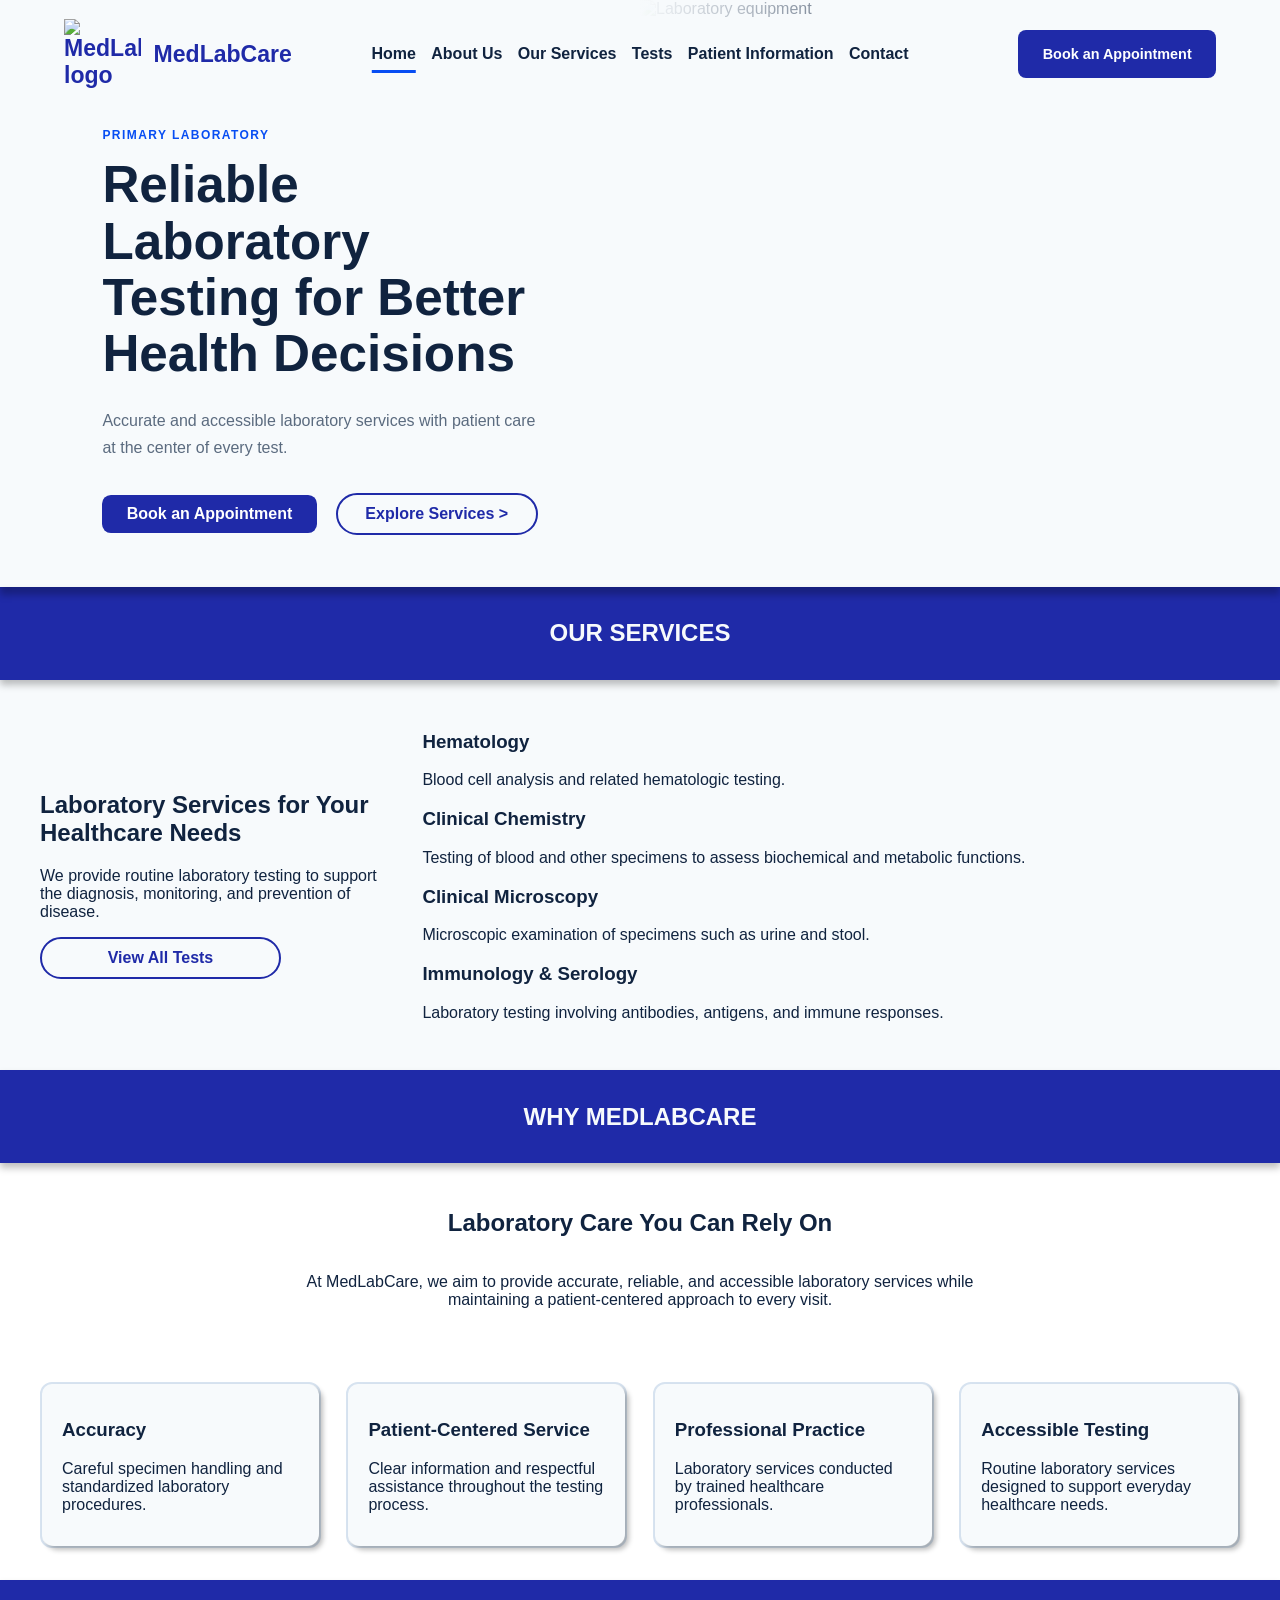
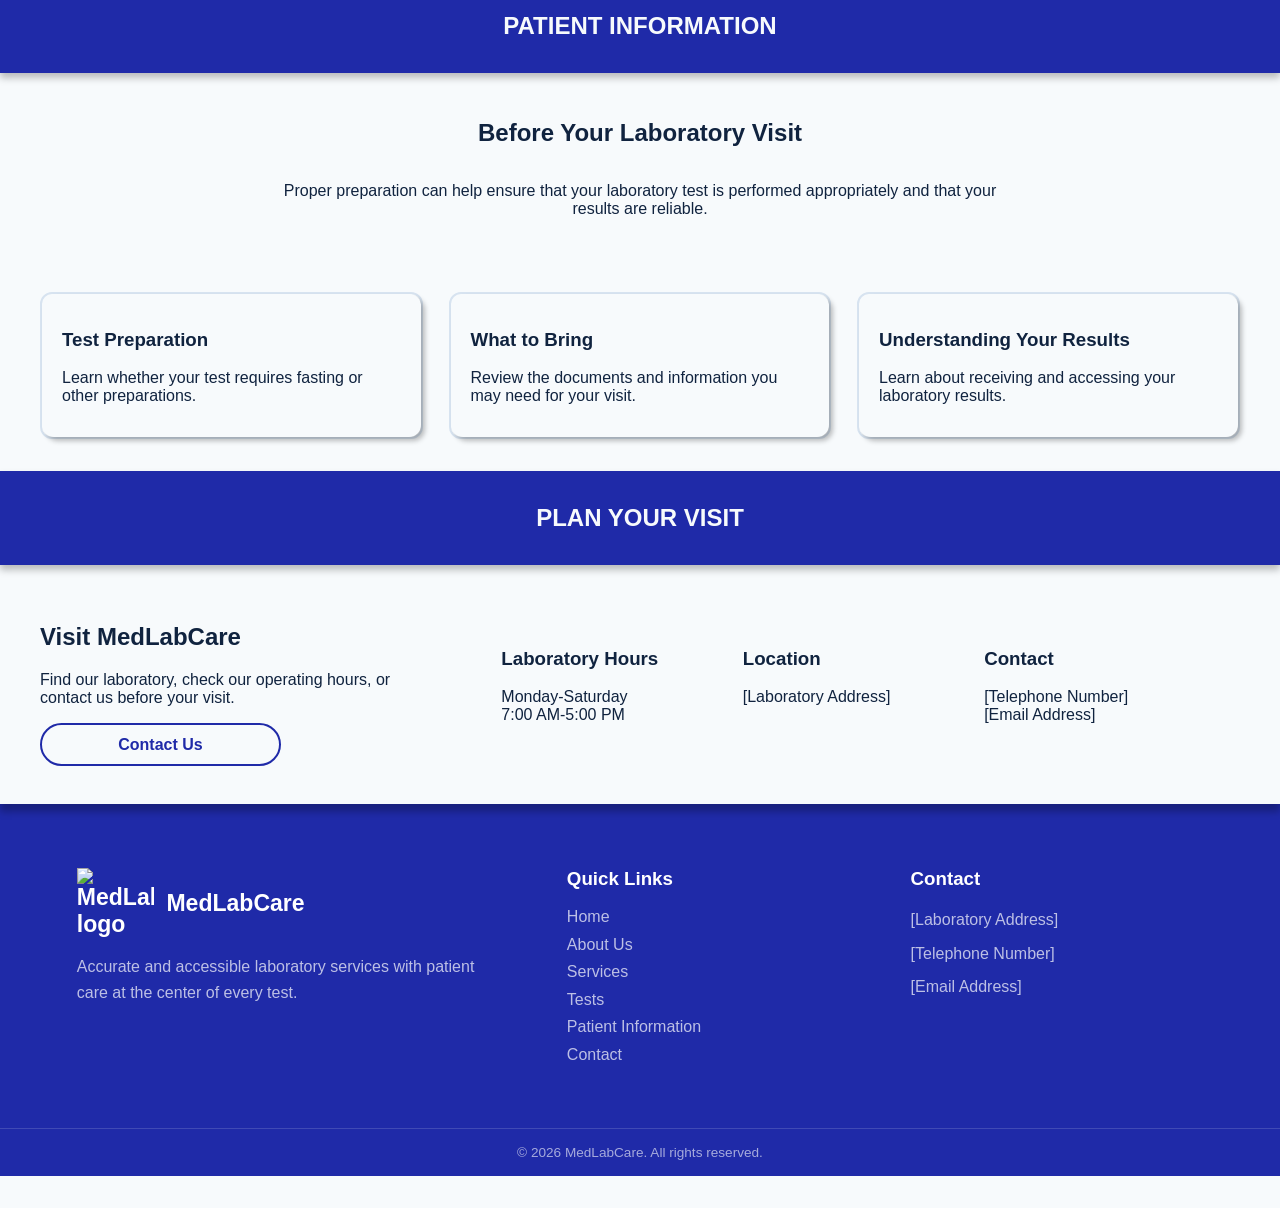
==== index.html @ 9a56a9aa "Hero and Header Integration" ====
<!DOCTYPE html>
<html lang="en">
<head>
  <!-- Set Up -->
  <meta charset="UTF-8">
  <meta name="viewport" content="width=device-width, initial-scale=1.0">
  <title>MedLabCare</title>

  <!-- Styling -->
  <link rel="stylesheet" href="CSS/style.css">

  <!-- JavaScript -->
  <script src="JS/main.js" defer></script>
</head>

<body>
  <header class="site-header">
    <a href="index.html" class="logo">
      <img src="Assets/Logo/Logo.png" alt="MedLabCare logo">
      <span>MedLabCare</span>
    </a>

    <nav class="main-nav" aria-label="Main navigation">
      <a href="#home" class="header-nav-text header-nav-active">Home</a>
      <a href="#about" class="header-nav-text">About Us</a>
      <a href="#services" class="header-nav-text">Our Services</a>
      <a href="#tests" class="header-nav-text">Tests</a>
      <a href="#patient-info" class="header-nav-text">Patient Information</a>
      <a href="#contact" class="header-nav-text">Contact</a>
    </nav>

    <a href="#register" class="nav-register">Book an Appointment</a>
  </header>

  <main>
    <section id="home" class="hero">
      <div class="hero-content">
        <p class="hero-label">PRIMARY LABORATORY</p>

        <h1>Reliable Laboratory Testing for Better Health Decisions</h1>

        <p class="hero-description">
          Accurate and accessible laboratory services with patient care at the center of every test.
        </p>

        <div class="hero-actions">
          <a href="#register" class="hero-button">Book an Appointment</a>
          <a href="#services" class="hero-link">Explore Services ></a>
        </div>
      </div>

      <div class="hero-visual">
          <img src="Assets/Images/Laboratory-equipment.png" alt="Laboratory equipment">
      </div>
    </section>

    <section id="services" class="services">
      <div class="section-title">
        <h2 class="section-label">OUR SERVICES</h2> 
      </div>

      <div class="service-content">
        <div class="section-heading">
          <h2>Laboratory Services for Your Healthcare Needs</h2>

          <p>
            We provide routine laboratory testing to support the diagnosis,
            monitoring, and prevention of disease.
          </p>

          <a href="#tests" class="section-link">View All Tests</a>
        </div>

        <div class="service-list">
          <article class="service-item">
            <h3>Hematology</h3>
            <p>
              Blood cell analysis and related hematologic testing.
            </p>
          </article>

          <article class="service-item">
            <h3>Clinical Chemistry</h3>
            <p>
              Testing of blood and other specimens to assess biochemical
              and metabolic functions.
            </p>
          </article>

          <article class="service-item">
            <h3>Clinical Microscopy</h3>
            <p>
              Microscopic examination of specimens such as urine and stool.
            </p>
          </article>

          <article class="service-item">
            <h3>Immunology &amp; Serology</h3>
            <p>
              Laboratory testing involving antibodies, antigens, and
              immune responses.
            </p>
          </article>
        </div>
      </div>
    </section>    

  <section class="why-us">
    <div class="section-title">
      <h2 class="section-label">WHY MEDLABCARE</h2>
    </div>

    <div class="section-introduction">
      <h2>Laboratory Care You Can Rely On</h2>

      <p>
        At MedLabCare, we aim to provide accurate, reliable, and accessible
        laboratory services while maintaining a patient-centered approach
        to every visit.
      </p>
    </div>

    <div class="value-list">
      <article class="value-item">
        <h3>Accuracy</h3>
        <p>
          Careful specimen handling and standardized laboratory procedures.
        </p>
      </article>

      <article class="value-item">
        <h3>Patient-Centered Service</h3>
        <p>
          Clear information and respectful assistance throughout the
          testing process.
        </p>
      </article>

      <article class="value-item">
        <h3>Professional Practice</h3>
        <p>
          Laboratory services conducted by trained healthcare professionals.
        </p>
      </article>

      <article class="value-item">
        <h3>Accessible Testing</h3>
        <p>
          Routine laboratory services designed to support everyday
          healthcare needs.
        </p>
      </article>
    </div>
  </section>

  <section id="patient-info" class="patient-info">
    <div class="section-title">
      <h2 class="section-label">PATIENT INFORMATION</h2>
    </div>

    <div class="section-introduction">
      <h2>Before Your Laboratory Visit</h2>

      <p>
        Proper preparation can help ensure that your laboratory test is
        performed appropriately and that your results are reliable.
      </p>
    </div>

    <div class="patient-info-list">
      <article class="patient-info-item">
        <h3>Test Preparation</h3>
        <p>
          Learn whether your test requires fasting or other preparations.
        </p>
      </article>

      <article class="patient-info-item">
        <h3>What to Bring</h3>
        <p>
          Review the documents and information you may need for your visit.
        </p>
      </article>

      <article class="patient-info-item">
        <h3>Understanding Your Results</h3>
        <p>
          Learn about receiving and accessing your laboratory results.
        </p>
      </article>
    </div>
  </section>

<section id="contact" class="visit">
    <div class="section-title">
      <h2 class="section-label">PLAN YOUR VISIT</h2>
    </div>
  <div class="visit-content">
    <div class="section-introduction-2">
      <h2>Visit MedLabCare</h2>

      <p>
        Find our laboratory, check our operating hours, or contact us
        before your visit.
      </p>

      <a href="#contact" class="section-link">Contact Us</a>
    </div>

    <div class="visit-information">
      <article class="visit-item">
        <h3>Laboratory Hours</h3>
        <p>
          Monday-Saturday<br>
          7:00 AM-5:00 PM
        </p>
      </article>

      <article class="visit-item">
        <h3>Location</h3>
        <p>
          [Laboratory Address]
        </p>
      </article>

      <article class="visit-item">
        <h3>Contact</h3>
        <p>
          [Telephone Number]<br>
          [Email Address]
        </p>
      </article>
    </div>
  </div>


</section>
  </main>

<footer class="site-footer">
  <div class="footer-content">
    <div class="footer-brand">
      <a href="index.html" class="logo">
        <img src="Assets/Logo/Logo.png" alt="MedLabCare logo">
        <span>MedLabCare</span>
      </a>

      <p>
        Accurate and accessible laboratory services with patient care
        at the center of every test.
      </p>
    </div>

    <div class="footer-links">
      <h3>Quick Links</h3>

      <a href="index.html">Home</a>
      <a href="about.html">About Us</a>
      <a href="#services">Services</a>
      <a href="#tests">Tests</a>
      <a href="#patient-info">Patient Information</a>
      <a href="#contact">Contact</a>
    </div>

    <div class="footer-contact">
      <h3>Contact</h3>

      <p>[Laboratory Address]</p>
      <p>[Telephone Number]</p>
      <p>[Email Address]</p>
    </div>
  </div>

  <div class="footer-bottom">
    <p>&copy; 2026 MedLabCare. All rights reserved.</p>
  </div>
</footer>
</body>
</html>
---- CSS/style.css ----
/* ============================================
              Website Variables
   ============================================
*/

:root {
    /* Brand */
    --color-primary: #1F2AA8;
    --color-secondary: #074DF3;
    --color-accent: #50BDFD;

    /* Backgrounds */
    --color-background: #F7FAFC;
    --color-surface: #FFFFFF;

    /* Typography */
    --color-text: #10233F;
    --color-text-muted: #5B6B7F;
    --color-text-inverted: #F7FAFC;
    --clear-text-footer: rgba(255, 255, 255, 0.7);

    /* UI */
    --color-border: #D7E3F0;

    /* Status */
    --color-success: #087F5B;
    --color-warning: #8A5A00;
    --color-error: #C83C4A;

    /* Font */
    --font-primary: "Inter", sans-serif
}


/* ============================================
                    Global
   ============================================
*/

* {
    box-sizing: border-box;
}

body {
    margin: 0;

    background-color: var(--color-background);
    color: var(--color-text);

    font-family: var(--font-primary);
    font-weight: 400;
}

h1, h2, h3 {
    font-weight: 700;
}

nav a {
    font-weight: 500;
}


/* ============================================
                  Header Styling
   ============================================
*/

.site-header {
    display: grid;
    grid-template-columns: 1fr auto 1fr;  
    align-items: center;

    width: 100%;

    padding: clamp(0.75rem, 1.5vw, 1.5rem)
             clamp(1rem, 5vw, 5rem);
    column-gap: clamp(1rem, 5vw, 5rem);

    position: absolute;
    top: 0;
    left: 0;
    width: 100%;
    z-index: 10;

    background-color: transparent;
}


/* ============================================
                     Logo
   ============================================
*/

.logo {
    justify-self: start;

    display: flex;
    align-items: center;

    gap: clamp(0.5rem, 1vw, 0.8rem);

    color: var(--color-primary);
    text-decoration: none;

    font-family: var(--font-primary);
    font-size: clamp(1.1rem, 1.8vw, 1.5rem);
    font-weight: 700;
}

.logo img {
    width: clamp(3rem, 6vw, 6rem);
    height: auto;

    display: block;
}


/* ============================================
                 Main Navigation
   ============================================
*/

.main-nav {
    justify-self: center;

    display: flex;
    align-items: center;

    gap: clamp(0.75rem, 1.2vw, 1.5rem);
}

.main-nav a {
    position: relative;

    color: var(--color-text);
    text-decoration: none;

    font-size: clamp(0.8rem, 1.25vw, 1.5em);
    font-weight: 600;

    white-space: nowrap;
}

.main-nav a:hover {
    color: var(--color-secondary);
}


/* ============================================
              Navigation Underline
   ============================================
*/

.header-nav-text::after {
    content: "";

    position: absolute;
    bottom: -10px;
    left: 50%;

    width: 0;
    height: 0.2em;

    background-color: var(--color-secondary);

    transform: translateX(-50%);
    transition: width 0.1s linear;
}

.header-nav-active::after {
    width: 100%;
}

.main-nav:has(.header-nav-text:hover) .header-nav-active::after {
    width: 0;
}

.header-nav-text:hover::after {
    width: 100%;
}


/* ============================================
                Register Button
   ============================================
*/

.nav-register {
    justify-self: end;
    
    padding: clamp(0.6rem, 1.4vw, 1rem)
             clamp(1rem, 1.9vw, 1.6rem);

    background-color: var(--color-primary);
    color: var(--color-surface);

    text-decoration: none;
    font-size: clamp(0.9rem, 1vw, 1rem);
    font-weight: 600;
    text-align: center;

    border-radius: 0.5rem;
}

.nav-register:hover {
    background-color: var(--color-secondary);
}



/* ============================================
                  Home Section
   ============================================
*/

.hero {
    display: grid;
    grid-template-columns: minmax(0, 1fr) minmax(0, 1fr);
    align-items: center;
    position: relative;

    min-height: calc(75vh - 5rem);

    background-color: var(--color-background);

    margin-top:  clamp(-2rem, 2vw, -3rem);
    padding-top:  clamp(2rem, 2vw, 1rem);
}

.hero::after {
    content: "";

    position: absolute;

    height: 100%;
    width: 100%;
    bottom: 0;
    left: 0;
    z-index: 1;

    box-shadow: 0px 8px 7px rgba(0, 0, 0, 0.25);

    pointer-events: none;  
}

/* ============================================
          Home Section Content Styling
   ============================================
*/

.hero-content {
    max-width: clamp(30rem, 40vw, 40rem);

    margin: clamp(6rem, 10vw, 10rem)
             clamp(1.5rem, 8vw, 8rem)
             clamp(1.5rem, 4vw, 4rem);
}

.hero-label {
    margin: 0 0 clamp(0.75rem, 1.2vw, 1rem);

    color: var(--color-secondary);

    font-size: clamp(0.75rem, 0.9vw, 0.85rem);
    font-weight: 700;
    letter-spacing: 0.12em;
}

/* Heading */
.hero h1 {
    margin: 0;

    font-size: clamp(2.25rem, 4vw, 4rem);
    line-height: 1.1;
}

/* Description */

.hero-description {
    max-width: clamp(28rem, 36vw, 36rem);

    margin: clamp(1rem, 2vw, 1.5rem) 0 0;

    color: var(--color-text-muted);

    font-size: clamp(1rem, 1.2vw, 1.15rem);
    line-height: 1.7;
}

/* ============================================
                  Home Buttons
   ============================================
*/

.hero-actions {
    display: flex;
    align-items: center;
    justify-content: space-evenly;
    flex-wrap: wrap;

    gap: clamp(0.75rem, 1.5vw, 1.25rem);

    margin-top: clamp(1.5rem, 2.5vw, 2rem);
}

.hero-button {
    display: flex; 
    justify-content: space-evenly;
    
    flex: 1 1 auto;

    padding: clamp(0.6rem, 0.8vw, 0.75rem)
             clamp(1rem, 1.25vw, 1.6rem);

    background-color: var(--color-primary);
    color: var(--color-surface);

    text-decoration: none;
    font-weight: 600;
    text-align: center;

    border-radius: calc(0.1vh + 0.5rem);
}

.hero-button:hover {
    background-color: var(--color-secondary);
}

.hero-link {
    display: flex; 
    justify-content: space-evenly;
    
    flex: 1 1 auto;

    color: var(--color-primary);

    padding: clamp(0.6rem, 0.8vw, 0.75rem)
             clamp(1rem, 1.5vw, 1.25rem);   

    text-decoration: none;
    font-weight: 600;
    color: var(--color-primary);    
    white-space: nowrap;

    border: 2px solid var(--color-primary);
    border-radius: 2rem;
}

.hero-link:hover {
    color: var(--color-secondary);
}

/* ============================================
                  Hero Image
   ============================================
*/

.hero-visual {
    position: relative;
    height: 100%;

    overflow: hidden;
}

.hero-visual img {
    display: block;
    width: 100%;
    height: 100%;

    object-fit: cover;
    object-position:  75% 50%; 
}

.hero-visual::after {
    content: "";

    position: absolute;
    inset: 0;

    background: linear-gradient(
        to right,
        var(--color-background) 0%,
        transparent 55%
    );
}

/* ============================================
                    Sections
   ============================================
*/

.section-title {
  text-align: center;
  position: relative;

  padding: clamp(0.8rem, 1vw, 2rem);

  background-color: var(--color-primary);
}

.section-label {
  color: var(--color-text-inverted);
}

.section-introduction {
    display: flex;
    flex-direction: column;

    justify-content: space-evenly;
    
    align-items: center;

    max-width: 45rem;
    margin: clamp(1rem, 2vw, 2rem) auto clamp(1rem, 2vw, 2rem);

    text-align: center;
}

.section-link {
    display: flex; 
    justify-content: space-evenly;
    
    flex: 1 1 auto;
    max-width: calc(25vh + 1rem);

    padding: clamp(0.6rem, 0.8vw, 0.75rem)
             clamp(1rem, 1.5vw, 1.25rem);   

    text-decoration: none;
    font-weight: 600;
    text-align: center;
    color: var(--color-primary);    


    border: 2px solid var(--color-primary);
    border-radius: 2rem;
}

.section-title::after {
  content: "";

  position: absolute;

  height: 100%;
  width: 100%;
  bottom: 0;
  left: 0;
  z-index: 1;

  box-shadow: 0px 5px 7px rgba(0, 0, 0, 0.25);

  pointer-events: none;  
}

/* ============================================
                Service Section
   ============================================
*/


.service-content {
    display: grid;
    grid-template-columns: minmax(0, 0.6fr) minmax(0, 1.4fr);
    align-items: center;
    
    padding: clamp(2rem, 2vw, 4rem)
             clamp(2.5rem, 3vw, 5rem);
                      
    gap: clamp(2rem, 2vw, 4rem);

    background-color: var(--color-background);  
}

/* ============================================
               Why Us Section?
   ============================================
*/

.why-us {
    background-color: var(--color-surface);
    
}

.value-list {
    display: grid;
    grid-template-columns: repeat(4, minmax(0, 1fr));

    padding: clamp(2rem, 2vw, 4rem)
             clamp(2.5rem, 3vw, 5rem);
                      
    gap: clamp(1rem, 2vw, 2rem);
    
}

.value-item {
    position: relative;
    padding: clamp(1rem, 1vw, 2rem)
             clamp(1.25rem, 1.5vw, 2.5rem);

    border: 2px solid var(--color-border);
    border-radius: 0.75rem;

    background-color: var(--color-background);
}

.value-item::after {
    content: "";

    position: absolute;

    height: 100%;
    width: 100%;
    bottom: 0;
    left: 0;
    z-index: 1;

    box-shadow: 4px 4px 5px rgba(0, 0, 0, 0.25);

    pointer-events: none;  

    border-radius: 0.75rem;
}

/* ============================================
              Patient Info Section
   ============================================
*/

.patient-info-list {
    display: grid;
    grid-template-columns: repeat(3, minmax(0, 1fr));

    padding: clamp(2rem, 2vw, 4rem)
             clamp(2.5rem, 3vw, 5rem);
                      
    gap: clamp(1rem, 2vw, 2rem);
}

.patient-info-item {
    position: relative;
    padding: clamp(1rem, 1vw, 2rem)
             clamp(1.25rem, 1.5vw, 2.5rem);

    border: 2px solid var(--color-border);
    border-radius: 0.75rem;

    background-color: var(--color-background);
}

.patient-info-item::after {
    content: "";

    position: absolute;

    height: 100%;
    width: 100%;
    bottom: 0;
    left: 0;
    z-index: 1;

    box-shadow: 4px 4px 5px rgba(0, 0, 0, 0.25);

    pointer-events: none;  

    border-radius: 0.75rem;
}
/* ============================================
                Visit Section
   ============================================
*/

.visit-content {
    display: grid;
    grid-template-columns: minmax(0, 0.5fr) minmax(0, 1fr);
    align-items: center;
    
    padding: clamp(2rem, 2vw, 4rem)
             clamp(2.5rem, 3vw, 5rem);
                      
    gap: clamp(2rem, 2vw, 4rem);

    background-color: var(--color-background);  
}

.visit-information{
    display: grid;
    grid-template-columns: repeat(3, minmax(0, 1fr));

    padding: clamp(2rem, 2vw, 4rem)
             clamp(2.5rem, 3vw, 5rem);
                      
    gap: clamp(1rem, 2vw, 2rem);
}


/* ============================================
                  Footer
   ============================================
*/

.site-footer {
    position: relative;
    background-color: var(--color-primary);
    color: var(--color-surface);
}

.site-footer:after {
    content: "";

    position: absolute;

    height: 100%;
    width: 100%;
    bottom: 100%;
    left: 0;
    z-index: 1;

    box-shadow: 0px 8px 7px rgba(0, 0, 0, 0.25);

    pointer-events: none;
}

.footer-content {
    display: grid;
    grid-template-columns: 1.5fr 1fr 1fr;
    gap: clamp(2rem, 4vw, 5rem);

    padding: clamp(2.5rem, 5vw, 4rem)
             clamp(1.5rem, 6vw, 6rem);
}

.footer-brand {
    max-width: 25rem;
}

.footer-brand .logo {
    color: var(--color-surface);
}

.footer-brand p {
    margin-top: 1rem;
    color: var(--clear-text-footer);
    line-height: 1.6;
}

.footer-links,
.footer-contact {
    display: flex;
    flex-direction: column;
    align-items: flex-start;
    gap: 0.6rem;
}

.footer-links h3,
.footer-contact h3 {
    margin: 0 0 0.5rem;
    color: var(--color-surface);
}

.footer-links a {
    color: var(--clear-text-footer);
    text-decoration: none;
}

.footer-links a:hover {
    color: var(--color-accent);
}

.footer-contact p {
    margin: 0;
    color: var(--clear-text-footer);
    line-height: 1.5;
}

.footer-bottom {
    padding: 1rem clamp(1.5rem, 6vw, 6rem);

    border-top: 1px solid rgba(255, 255, 255, 0.15);

    text-align: center;
}

.footer-bottom p {
    margin: 0;
    color: rgba(255, 255, 255, 0.6);
    font-size: 0.85rem;
}
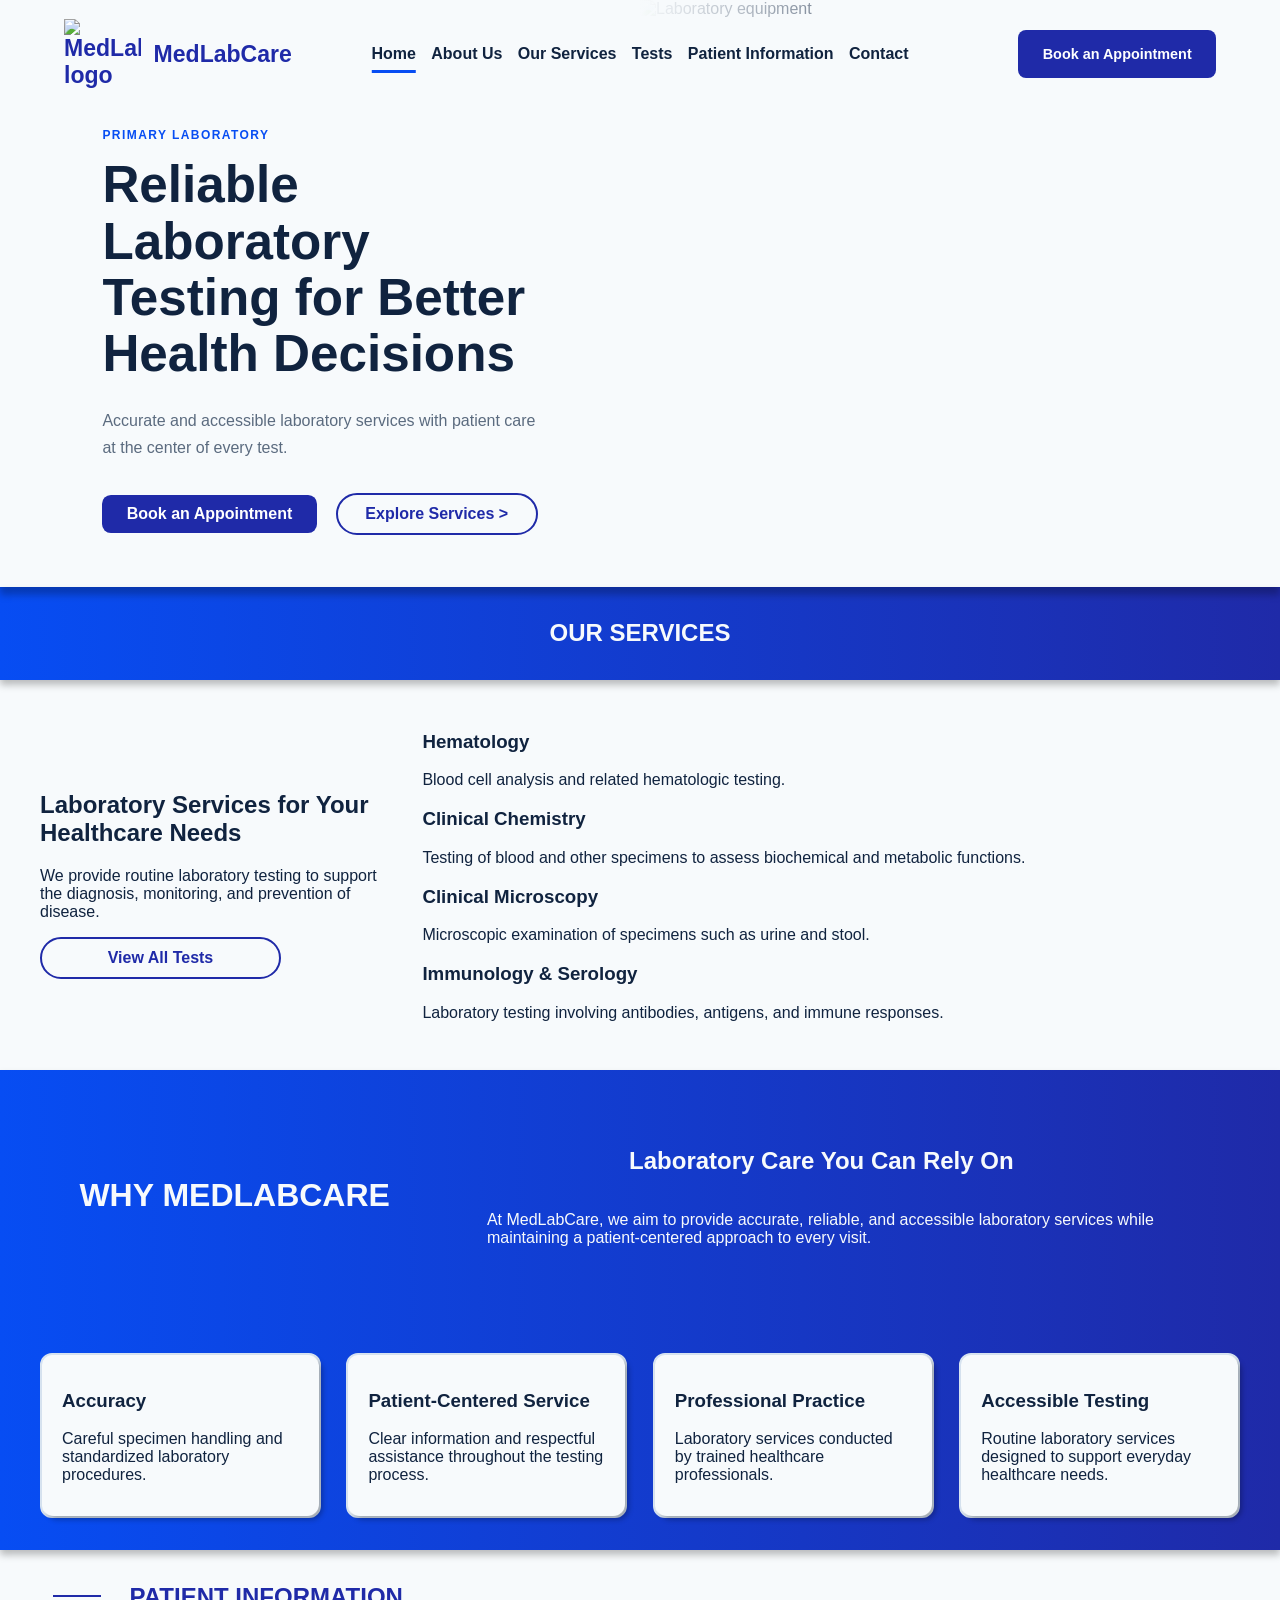
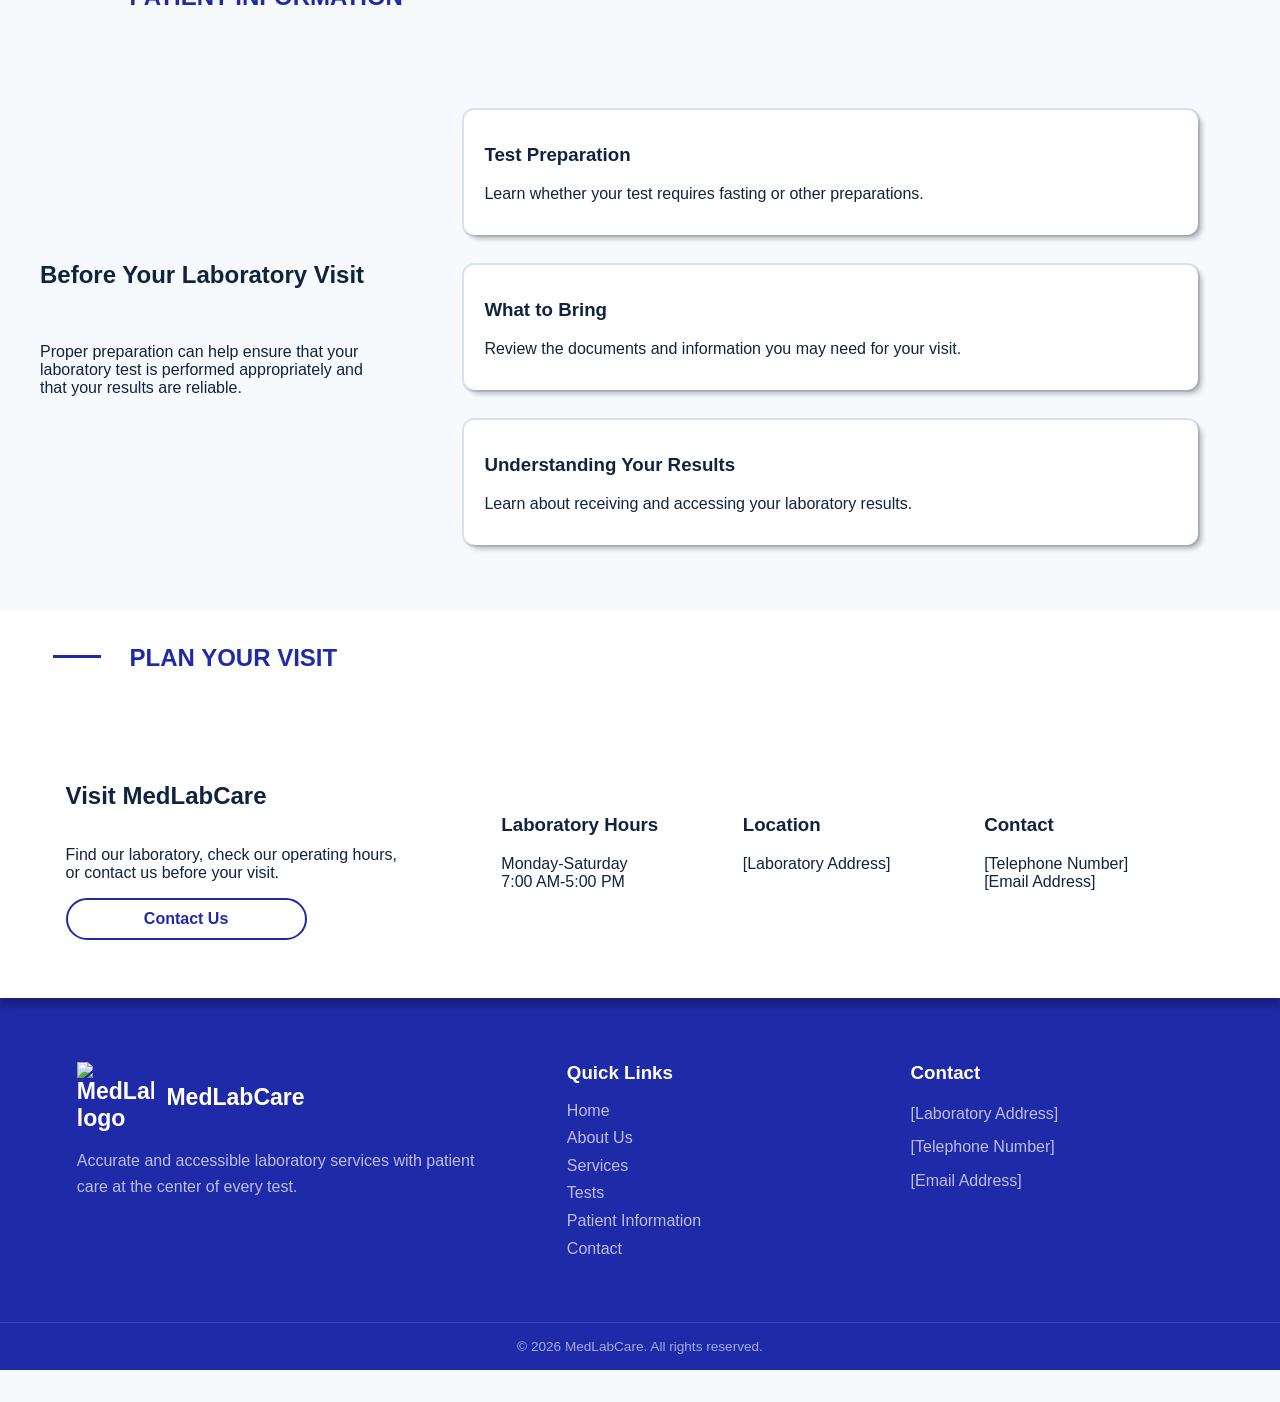
==== commit 25ab2a17: "Redesigned Home Page" ====
--- a/index.html
+++ b/index.html
@@ -106,18 +106,20 @@
     </section>    
 
   <section class="why-us">
-    <div class="section-title">
-      <h2 class="section-label">WHY MEDLABCARE</h2>
-    </div>
-
-    <div class="section-introduction">
-      <h2>Laboratory Care You Can Rely On</h2>
-
-      <p>
-        At MedLabCare, we aim to provide accurate, reliable, and accessible
-        laboratory services while maintaining a patient-centered approach
-        to every visit.
-      </p>
+    <div class="why-us-banner">
+      <div class="section-title-2">
+        <h2 class="section-label">WHY MEDLABCARE</h2>
+      </div>
+
+      <div class="section-introduction">
+        <h2>Laboratory Care You Can Rely On</h2>
+
+        <p>
+          At MedLabCare, we aim to provide accurate, reliable, and accessible
+          laboratory services while maintaining a patient-centered approach
+          to every visit.
+        </p>
+      </div>
     </div>
 
     <div class="value-list">
@@ -154,49 +156,51 @@
   </section>
 
   <section id="patient-info" class="patient-info">
-    <div class="section-title">
-      <h2 class="section-label">PATIENT INFORMATION</h2>
-    </div>
-
+    <div class="section-title-2">
+      <h2 class="section-label-2">PATIENT INFORMATION</h2>
+    </div>
+    <div class="patient-info-content"> 
+      <div class="section-introduction-2">
+        <h2>Before Your Laboratory Visit</h2>
+
+        <p>
+          Proper preparation can help ensure that your laboratory test is
+          performed appropriately and that your results are reliable.
+        </p>
+      </div>
+
+      <div class="patient-info-list">
+        <article class="patient-info-item">
+          <h3>Test Preparation</h3>
+          <p>
+            Learn whether your test requires fasting or other preparations.
+          </p>
+        </article>
+
+        <article class="patient-info-item">
+          <h3>What to Bring</h3>
+          <p>
+            Review the documents and information you may need for your visit.
+          </p>
+        </article>
+
+        <article class="patient-info-item">
+          <h3>Understanding Your Results</h3>
+          <p>
+            Learn about receiving and accessing your laboratory results.
+          </p>
+        </article>
+      </div>
+    </div>
+  </section>
+
+<section id="contact" class="visit">
+    <div class="section-title-2">
+      <h2 class="section-label-2">PLAN YOUR VISIT</h2>
+    </div>
+
+  <div class="visit-content">
     <div class="section-introduction">
-      <h2>Before Your Laboratory Visit</h2>
-
-      <p>
-        Proper preparation can help ensure that your laboratory test is
-        performed appropriately and that your results are reliable.
-      </p>
-    </div>
-
-    <div class="patient-info-list">
-      <article class="patient-info-item">
-        <h3>Test Preparation</h3>
-        <p>
-          Learn whether your test requires fasting or other preparations.
-        </p>
-      </article>
-
-      <article class="patient-info-item">
-        <h3>What to Bring</h3>
-        <p>
-          Review the documents and information you may need for your visit.
-        </p>
-      </article>
-
-      <article class="patient-info-item">
-        <h3>Understanding Your Results</h3>
-        <p>
-          Learn about receiving and accessing your laboratory results.
-        </p>
-      </article>
-    </div>
-  </section>
-
-<section id="contact" class="visit">
-    <div class="section-title">
-      <h2 class="section-label">PLAN YOUR VISIT</h2>
-    </div>
-  <div class="visit-content">
-    <div class="section-introduction-2">
       <h2>Visit MedLabCare</h2>
 
       <p>
--- a/CSS/style.css
+++ b/CSS/style.css
@@ -390,16 +390,16 @@
 */
 
 .section-title {
-  text-align: center;
-  position: relative;
-
-  padding: clamp(0.8rem, 1vw, 2rem);
-
-  background-color: var(--color-primary);
+    text-align: center;
+    position: relative;
+
+    padding: clamp(0.8rem, 1vw, 2rem);
+
+    background-image: linear-gradient(to right, var(--color-secondary) , var(--color-primary));
 }
 
 .section-label {
-  color: var(--color-text-inverted);
+    color: var(--color-text-inverted);
 }
 
 .section-introduction {
@@ -407,13 +407,39 @@
     flex-direction: column;
 
     justify-content: space-evenly;
-    
-    align-items: center;
 
     max-width: 45rem;
-    margin: clamp(1rem, 2vw, 2rem) auto clamp(1rem, 2vw, 2rem);
-
-    text-align: center;
+    padding: clamp(1rem, 2vw, 2rem);
+}
+
+
+
+.section-title-2 {
+    padding: clamp(0.8rem, 1vw, 2rem);
+}
+
+.section-label-2 {
+    position: relative;
+    color: var(--color-primary);
+    padding-left: clamp(2.5rem, calc(3vw + 4.9rem), 16rem);
+}
+
+.section-label-2::after {
+    content: "";
+
+    position: absolute;
+    bottom: 50%;
+    left: clamp(2.5rem, calc(3vw), 12rem);
+
+    width: 3rem;
+    height: 0.1em;
+
+    background-color: var(--color-primary);
+}
+
+.section-introduction-2 {
+    display: grid;
+    grid-template-rows: repeat(2, minmax(0, 1fr));
 }
 
 .section-link {
@@ -477,8 +503,33 @@
 */
 
 .why-us {
-    background-color: var(--color-surface);
+    position: relative;
+    background-image: linear-gradient(to right, var(--color-secondary) , var(--color-primary));
+}
+
+.why-us-banner {
+    display: grid;
+    grid-template-columns: minmax(0, 0.5fr) minmax(0, 1fr);
+    align-items: center;
     
+    padding: clamp(2rem, 2vw, 4rem)
+             clamp(2.5rem, 3vw, 5rem);                  
+    gap: clamp(2rem, 2vw, 4rem);
+}
+
+.why-us-banner .section-title-2 h2 {
+    color: var(--color-text-inverted);
+    font-size: 2rem;
+    text-align: center;
+}
+.why-us-banner h2 {
+    color: var(--color-text-inverted);
+    text-align: center;
+}
+
+.why-us-banner p {
+    justify-content: space-evenly;
+    color: var(--color-text-inverted);
 }
 
 .value-list {
@@ -489,7 +540,6 @@
              clamp(2.5rem, 3vw, 5rem);
                       
     gap: clamp(1rem, 2vw, 2rem);
-    
 }
 
 .value-item {
@@ -521,57 +571,30 @@
     border-radius: 0.75rem;
 }
 
+.why-us::after {
+  content: "";
+
+  position: absolute;
+
+  height: 100%;
+  width: 100%;
+  bottom: 0;
+  left: 0;
+  z-index: 1;
+
+  box-shadow: 0px 5px 7px rgba(0, 0, 0, 0.25);
+
+  pointer-events: none;  
+}
+
 /* ============================================
               Patient Info Section
    ============================================
 */
 
-.patient-info-list {
-    display: grid;
-    grid-template-columns: repeat(3, minmax(0, 1fr));
-
-    padding: clamp(2rem, 2vw, 4rem)
-             clamp(2.5rem, 3vw, 5rem);
-                      
-    gap: clamp(1rem, 2vw, 2rem);
-}
-
-.patient-info-item {
-    position: relative;
-    padding: clamp(1rem, 1vw, 2rem)
-             clamp(1.25rem, 1.5vw, 2.5rem);
-
-    border: 2px solid var(--color-border);
-    border-radius: 0.75rem;
-
-    background-color: var(--color-background);
-}
-
-.patient-info-item::after {
-    content: "";
-
-    position: absolute;
-
-    height: 100%;
-    width: 100%;
-    bottom: 0;
-    left: 0;
-    z-index: 1;
-
-    box-shadow: 4px 4px 5px rgba(0, 0, 0, 0.25);
-
-    pointer-events: none;  
-
-    border-radius: 0.75rem;
-}
-/* ============================================
-                Visit Section
-   ============================================
-*/
-
-.visit-content {
-    display: grid;
-    grid-template-columns: minmax(0, 0.5fr) minmax(0, 1fr);
+.patient-info-content {
+    display: grid;
+    grid-template-columns: minmax(0, 0.6fr) minmax(0, 1.4fr);
     align-items: center;
     
     padding: clamp(2rem, 2vw, 4rem)
@@ -580,6 +603,65 @@
     gap: clamp(2rem, 2vw, 4rem);
 
     background-color: var(--color-background);  
+}
+
+
+.patient-info-list {
+    display: grid;
+    grid-template-rows: repeat(3, minmax(0, 1fr));
+
+    padding: clamp(2rem, 2vw, 4rem)
+             clamp(2.5rem, 3vw, 5rem);
+                      
+    gap: clamp(1rem, 2vw, 2rem);
+}
+
+.patient-info-item {
+    position: relative;
+    padding: clamp(1rem, 1vw, 2rem)
+             clamp(1.25rem, 1.5vw, 2.5rem);
+
+    border: 2px solid var(--color-border);
+    border-radius: 0.75rem;
+
+    background-color: var(--color-surface);
+}
+
+.patient-info-item::after {
+    content: "";
+
+    position: absolute;
+
+    height: 100%;
+    width: 100%;
+    bottom: 0;
+    left: 0;
+    z-index: 1;
+
+    box-shadow: 4px 4px 5px rgba(0, 0, 0, 0.25);
+
+    pointer-events: none;  
+
+    border-radius: 0.75rem;
+}
+/* ============================================
+                Visit Section
+   ============================================
+*/
+
+.visit {
+    background-color: var(--color-surface);
+}
+
+.visit-content {
+    display: grid;
+    grid-template-columns: minmax(0, 0.5fr) minmax(0, 1fr);
+    align-items: center;
+    
+    padding: clamp(2rem, 2vw, 4rem)
+             clamp(2.5rem, 3vw, 5rem);
+                      
+    gap: clamp(2rem, 2vw, 4rem);
 }
 
 .visit-information{
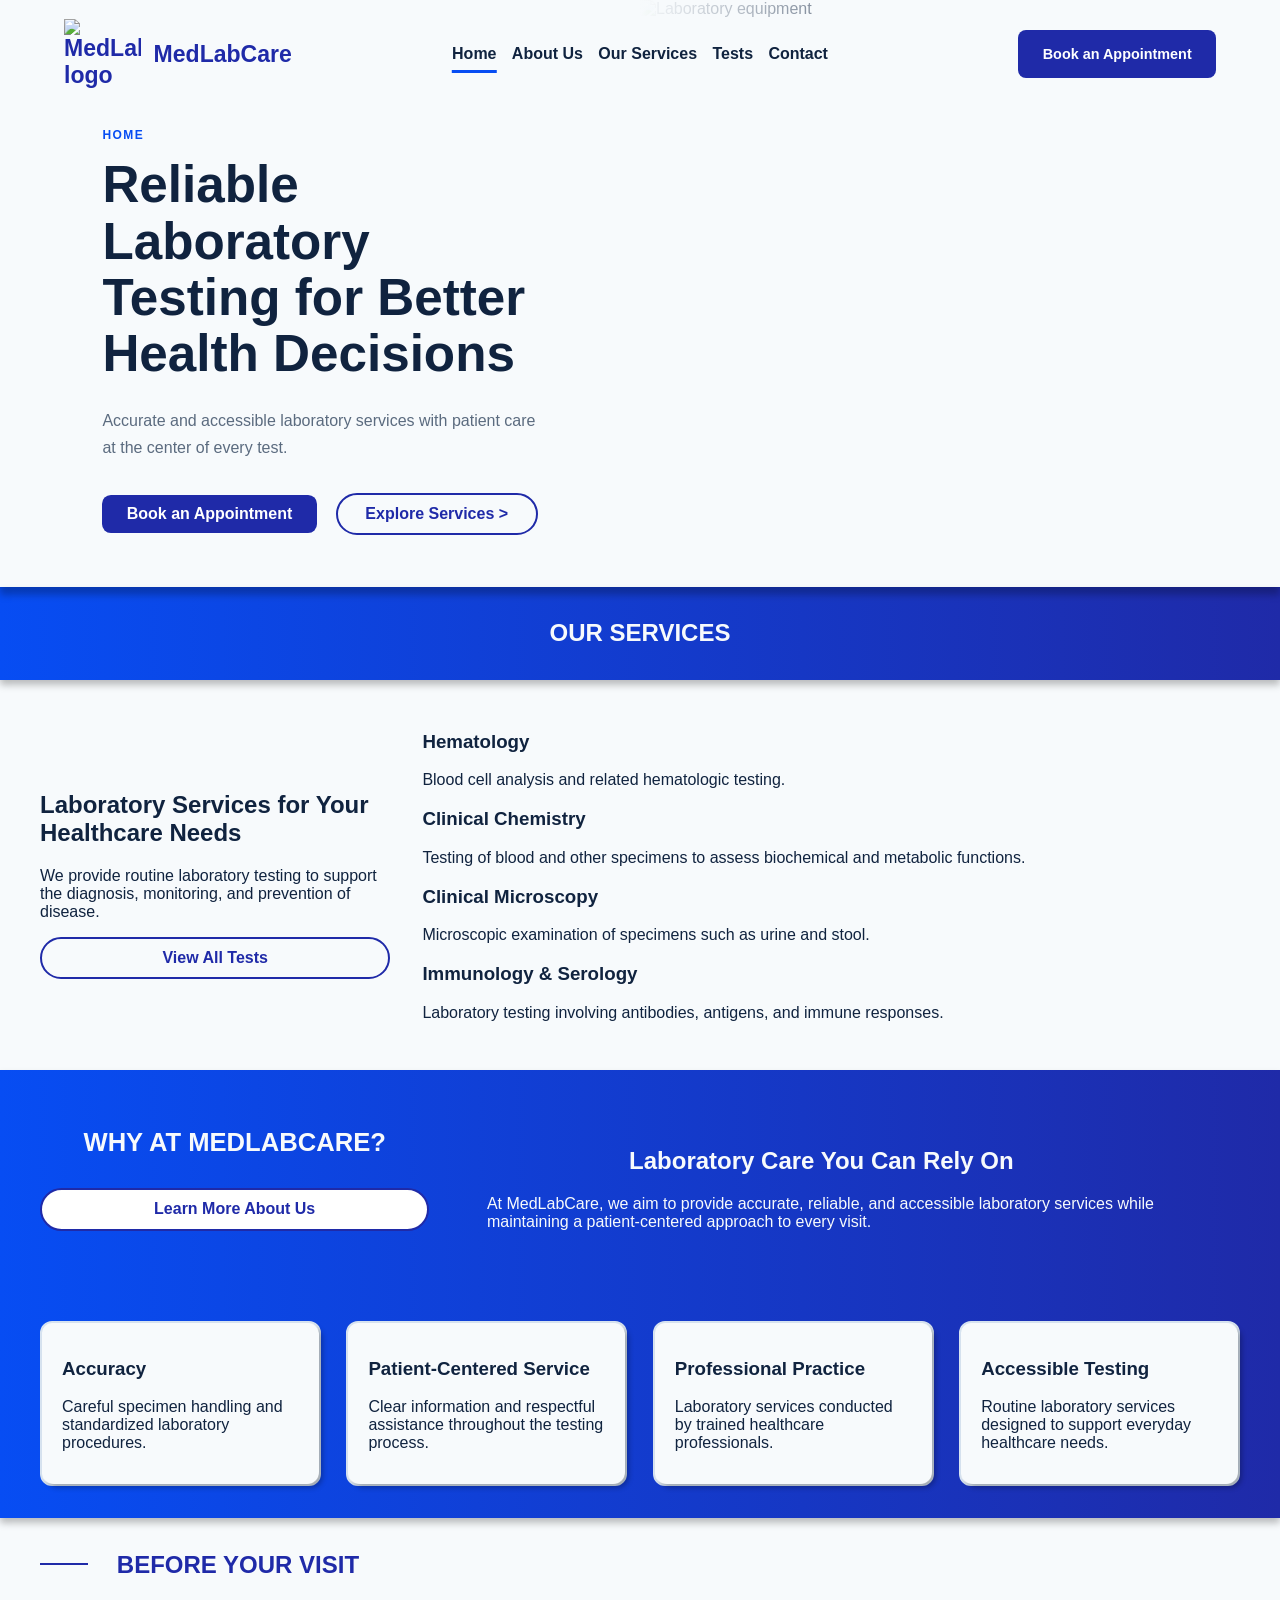
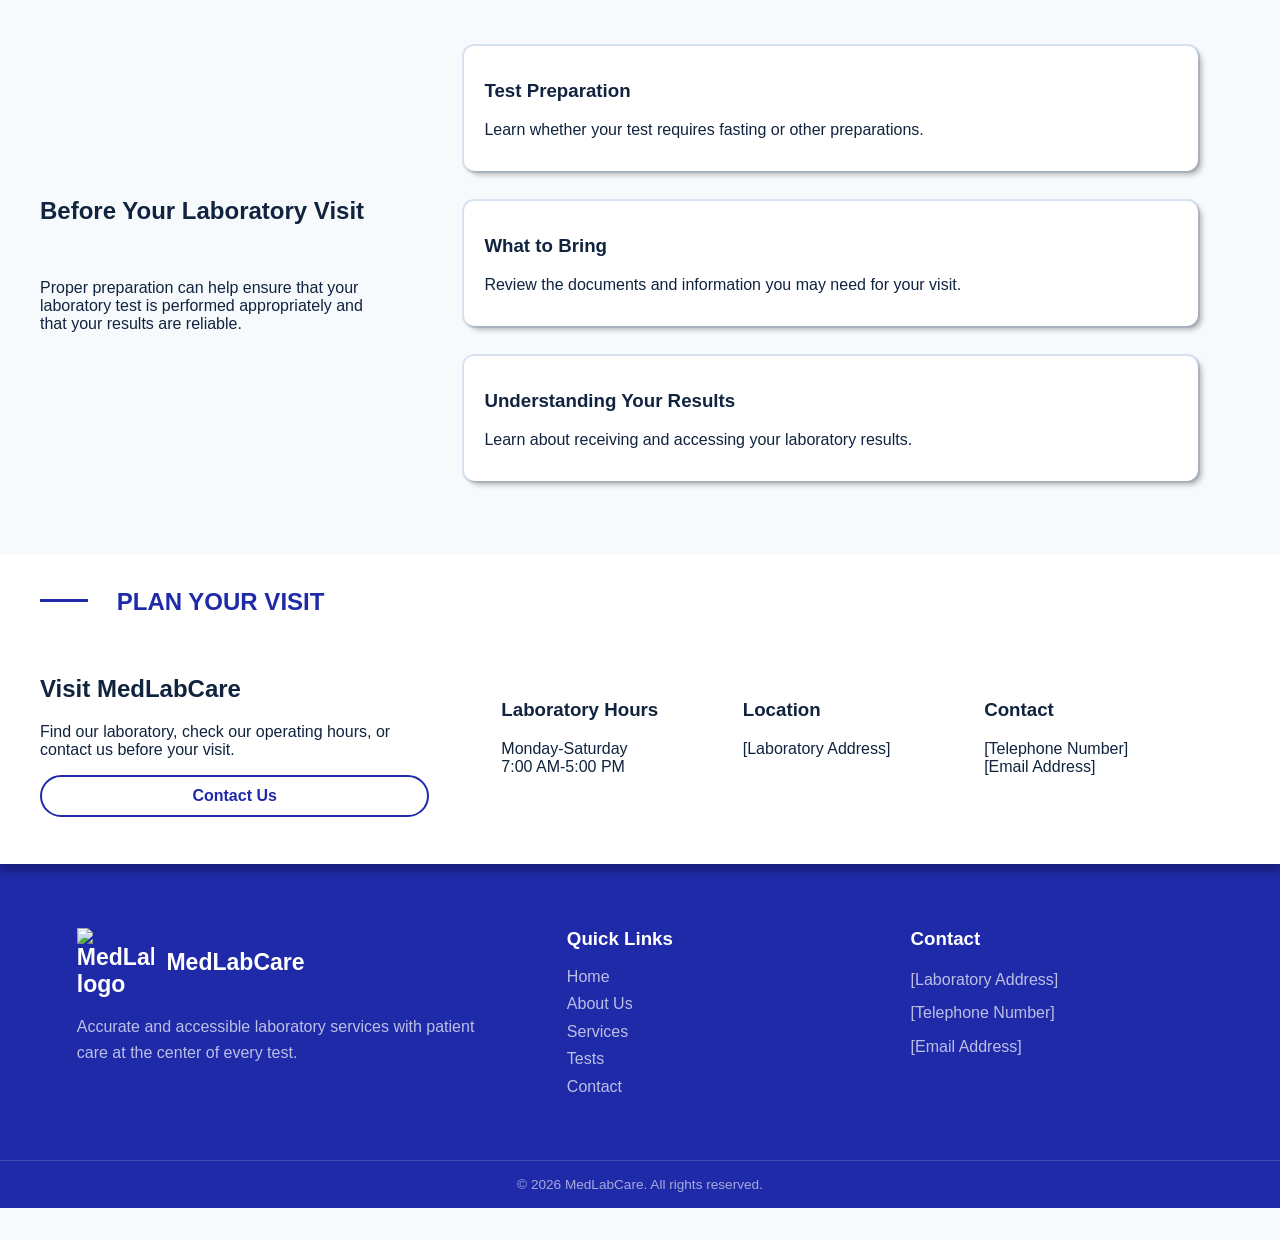
==== commit a8a79cd7: "CSS Restructuring, About Page Addition, and General Revisions" ====
--- a/index.html
+++ b/index.html
@@ -8,6 +8,7 @@
 
   <!-- Styling -->
   <link rel="stylesheet" href="CSS/style.css">
+  <link rel="stylesheet" href="CSS/index.css">
 
   <!-- JavaScript -->
   <script src="JS/main.js" defer></script>
@@ -22,10 +23,9 @@
 
     <nav class="main-nav" aria-label="Main navigation">
       <a href="#home" class="header-nav-text header-nav-active">Home</a>
-      <a href="#about" class="header-nav-text">About Us</a>
-      <a href="#services" class="header-nav-text">Our Services</a>
+      <a href="about.html" class="header-nav-text">About Us</a>
+      <a href="#services" class="header-nav-text">Our Services</a>    
       <a href="#tests" class="header-nav-text">Tests</a>
-      <a href="#patient-info" class="header-nav-text">Patient Information</a>
       <a href="#contact" class="header-nav-text">Contact</a>
     </nav>
 
@@ -35,7 +35,7 @@
   <main>
     <section id="home" class="hero">
       <div class="hero-content">
-        <p class="hero-label">PRIMARY LABORATORY</p>
+        <p class="hero-label">HOME</p>
 
         <h1>Reliable Laboratory Testing for Better Health Decisions</h1>
 
@@ -108,7 +108,8 @@
   <section class="why-us">
     <div class="why-us-banner">
       <div class="section-title-2">
-        <h2 class="section-label">WHY MEDLABCARE</h2>
+        <h2 class="section-label">WHY AT MEDLABCARE?</h2>
+        <a href="about.html" class="section-link">Learn More About Us</a>        
       </div>
 
       <div class="section-introduction">
@@ -157,7 +158,7 @@
 
   <section id="patient-info" class="patient-info">
     <div class="section-title-2">
-      <h2 class="section-label-2">PATIENT INFORMATION</h2>
+      <h2 class="section-label-2">BEFORE YOUR VISIT</h2>
     </div>
     <div class="patient-info-content"> 
       <div class="section-introduction-2">
@@ -194,52 +195,50 @@
     </div>
   </section>
 
-<section id="contact" class="visit">
-    <div class="section-title-2">
-      <h2 class="section-label-2">PLAN YOUR VISIT</h2>
-    </div>
-
-  <div class="visit-content">
-    <div class="section-introduction">
-      <h2>Visit MedLabCare</h2>
-
-      <p>
-        Find our laboratory, check our operating hours, or contact us
-        before your visit.
-      </p>
-
-      <a href="#contact" class="section-link">Contact Us</a>
-    </div>
-
-    <div class="visit-information">
-      <article class="visit-item">
-        <h3>Laboratory Hours</h3>
-        <p>
-          Monday-Saturday<br>
-          7:00 AM-5:00 PM
-        </p>
-      </article>
-
-      <article class="visit-item">
-        <h3>Location</h3>
-        <p>
-          [Laboratory Address]
-        </p>
-      </article>
-
-      <article class="visit-item">
-        <h3>Contact</h3>
-        <p>
-          [Telephone Number]<br>
-          [Email Address]
-        </p>
-      </article>
-    </div>
-  </div>
-
-
-</section>
-  </main>
+  <section id="contact" class="visit">
+      <div class="section-title-2">
+        <h2 class="section-label-2">PLAN YOUR VISIT</h2>
+      </div>
+
+    <div class="visit-content">
+      <div class="section-heading">
+        <h2>Visit MedLabCare</h2>
+
+        <p>
+          Find our laboratory, check our operating hours, or contact us
+          before your visit.
+        </p>
+
+        <a href="#contact" class="section-link">Contact Us</a>
+      </div>
+
+      <div class="visit-information">
+        <article class="visit-item">
+          <h3>Laboratory Hours</h3>
+          <p>
+            Monday-Saturday<br>
+            7:00 AM-5:00 PM
+          </p>
+        </article>
+
+        <article class="visit-item">
+          <h3>Location</h3>
+          <p>
+            [Laboratory Address]
+          </p>
+        </article>
+
+        <article class="visit-item">
+          <h3>Contact</h3>
+          <p>
+            [Telephone Number]<br>
+            [Email Address]
+          </p>
+        </article>
+      </div>
+    </div>
+  </section>
+</main>
 
 <footer class="site-footer">
   <div class="footer-content">
@@ -262,7 +261,6 @@
       <a href="about.html">About Us</a>
       <a href="#services">Services</a>
       <a href="#tests">Tests</a>
-      <a href="#patient-info">Patient Information</a>
       <a href="#contact">Contact</a>
     </div>
 
--- a/CSS/style.css
+++ b/CSS/style.css
@@ -28,7 +28,7 @@
     --color-error: #C83C4A;
 
     /* Font */
-    --font-primary: "Inter", sans-serif
+    --font-primary: "Inter", sans-serif;
 }
 
 
@@ -69,8 +69,6 @@
     display: grid;
     grid-template-columns: 1fr auto 1fr;  
     align-items: center;
-
-    width: 100%;
 
     padding: clamp(0.75rem, 1.5vw, 1.5rem)
              clamp(1rem, 5vw, 5rem);
@@ -205,475 +203,6 @@
 .nav-register:hover {
     background-color: var(--color-secondary);
 }
-
-
-
-/* ============================================
-                  Home Section
-   ============================================
-*/
-
-.hero {
-    display: grid;
-    grid-template-columns: minmax(0, 1fr) minmax(0, 1fr);
-    align-items: center;
-    position: relative;
-
-    min-height: calc(75vh - 5rem);
-
-    background-color: var(--color-background);
-
-    margin-top:  clamp(-2rem, 2vw, -3rem);
-    padding-top:  clamp(2rem, 2vw, 1rem);
-}
-
-.hero::after {
-    content: "";
-
-    position: absolute;
-
-    height: 100%;
-    width: 100%;
-    bottom: 0;
-    left: 0;
-    z-index: 1;
-
-    box-shadow: 0px 8px 7px rgba(0, 0, 0, 0.25);
-
-    pointer-events: none;  
-}
-
-/* ============================================
-          Home Section Content Styling
-   ============================================
-*/
-
-.hero-content {
-    max-width: clamp(30rem, 40vw, 40rem);
-
-    margin: clamp(6rem, 10vw, 10rem)
-             clamp(1.5rem, 8vw, 8rem)
-             clamp(1.5rem, 4vw, 4rem);
-}
-
-.hero-label {
-    margin: 0 0 clamp(0.75rem, 1.2vw, 1rem);
-
-    color: var(--color-secondary);
-
-    font-size: clamp(0.75rem, 0.9vw, 0.85rem);
-    font-weight: 700;
-    letter-spacing: 0.12em;
-}
-
-/* Heading */
-.hero h1 {
-    margin: 0;
-
-    font-size: clamp(2.25rem, 4vw, 4rem);
-    line-height: 1.1;
-}
-
-/* Description */
-
-.hero-description {
-    max-width: clamp(28rem, 36vw, 36rem);
-
-    margin: clamp(1rem, 2vw, 1.5rem) 0 0;
-
-    color: var(--color-text-muted);
-
-    font-size: clamp(1rem, 1.2vw, 1.15rem);
-    line-height: 1.7;
-}
-
-/* ============================================
-                  Home Buttons
-   ============================================
-*/
-
-.hero-actions {
-    display: flex;
-    align-items: center;
-    justify-content: space-evenly;
-    flex-wrap: wrap;
-
-    gap: clamp(0.75rem, 1.5vw, 1.25rem);
-
-    margin-top: clamp(1.5rem, 2.5vw, 2rem);
-}
-
-.hero-button {
-    display: flex; 
-    justify-content: space-evenly;
-    
-    flex: 1 1 auto;
-
-    padding: clamp(0.6rem, 0.8vw, 0.75rem)
-             clamp(1rem, 1.25vw, 1.6rem);
-
-    background-color: var(--color-primary);
-    color: var(--color-surface);
-
-    text-decoration: none;
-    font-weight: 600;
-    text-align: center;
-
-    border-radius: calc(0.1vh + 0.5rem);
-}
-
-.hero-button:hover {
-    background-color: var(--color-secondary);
-}
-
-.hero-link {
-    display: flex; 
-    justify-content: space-evenly;
-    
-    flex: 1 1 auto;
-
-    color: var(--color-primary);
-
-    padding: clamp(0.6rem, 0.8vw, 0.75rem)
-             clamp(1rem, 1.5vw, 1.25rem);   
-
-    text-decoration: none;
-    font-weight: 600;
-    color: var(--color-primary);    
-    white-space: nowrap;
-
-    border: 2px solid var(--color-primary);
-    border-radius: 2rem;
-}
-
-.hero-link:hover {
-    color: var(--color-secondary);
-}
-
-/* ============================================
-                  Hero Image
-   ============================================
-*/
-
-.hero-visual {
-    position: relative;
-    height: 100%;
-
-    overflow: hidden;
-}
-
-.hero-visual img {
-    display: block;
-    width: 100%;
-    height: 100%;
-
-    object-fit: cover;
-    object-position:  75% 50%; 
-}
-
-.hero-visual::after {
-    content: "";
-
-    position: absolute;
-    inset: 0;
-
-    background: linear-gradient(
-        to right,
-        var(--color-background) 0%,
-        transparent 55%
-    );
-}
-
-/* ============================================
-                    Sections
-   ============================================
-*/
-
-.section-title {
-    text-align: center;
-    position: relative;
-
-    padding: clamp(0.8rem, 1vw, 2rem);
-
-    background-image: linear-gradient(to right, var(--color-secondary) , var(--color-primary));
-}
-
-.section-label {
-    color: var(--color-text-inverted);
-}
-
-.section-introduction {
-    display: flex;
-    flex-direction: column;
-
-    justify-content: space-evenly;
-
-    max-width: 45rem;
-    padding: clamp(1rem, 2vw, 2rem);
-}
-
-
-
-.section-title-2 {
-    padding: clamp(0.8rem, 1vw, 2rem);
-}
-
-.section-label-2 {
-    position: relative;
-    color: var(--color-primary);
-    padding-left: clamp(2.5rem, calc(3vw + 4.9rem), 16rem);
-}
-
-.section-label-2::after {
-    content: "";
-
-    position: absolute;
-    bottom: 50%;
-    left: clamp(2.5rem, calc(3vw), 12rem);
-
-    width: 3rem;
-    height: 0.1em;
-
-    background-color: var(--color-primary);
-}
-
-.section-introduction-2 {
-    display: grid;
-    grid-template-rows: repeat(2, minmax(0, 1fr));
-}
-
-.section-link {
-    display: flex; 
-    justify-content: space-evenly;
-    
-    flex: 1 1 auto;
-    max-width: calc(25vh + 1rem);
-
-    padding: clamp(0.6rem, 0.8vw, 0.75rem)
-             clamp(1rem, 1.5vw, 1.25rem);   
-
-    text-decoration: none;
-    font-weight: 600;
-    text-align: center;
-    color: var(--color-primary);    
-
-
-    border: 2px solid var(--color-primary);
-    border-radius: 2rem;
-}
-
-.section-title::after {
-  content: "";
-
-  position: absolute;
-
-  height: 100%;
-  width: 100%;
-  bottom: 0;
-  left: 0;
-  z-index: 1;
-
-  box-shadow: 0px 5px 7px rgba(0, 0, 0, 0.25);
-
-  pointer-events: none;  
-}
-
-/* ============================================
-                Service Section
-   ============================================
-*/
-
-
-.service-content {
-    display: grid;
-    grid-template-columns: minmax(0, 0.6fr) minmax(0, 1.4fr);
-    align-items: center;
-    
-    padding: clamp(2rem, 2vw, 4rem)
-             clamp(2.5rem, 3vw, 5rem);
-                      
-    gap: clamp(2rem, 2vw, 4rem);
-
-    background-color: var(--color-background);  
-}
-
-/* ============================================
-               Why Us Section?
-   ============================================
-*/
-
-.why-us {
-    position: relative;
-    background-image: linear-gradient(to right, var(--color-secondary) , var(--color-primary));
-}
-
-.why-us-banner {
-    display: grid;
-    grid-template-columns: minmax(0, 0.5fr) minmax(0, 1fr);
-    align-items: center;
-    
-    padding: clamp(2rem, 2vw, 4rem)
-             clamp(2.5rem, 3vw, 5rem);                  
-    gap: clamp(2rem, 2vw, 4rem);
-}
-
-.why-us-banner .section-title-2 h2 {
-    color: var(--color-text-inverted);
-    font-size: 2rem;
-    text-align: center;
-}
-.why-us-banner h2 {
-    color: var(--color-text-inverted);
-    text-align: center;
-}
-
-.why-us-banner p {
-    justify-content: space-evenly;
-    color: var(--color-text-inverted);
-}
-
-.value-list {
-    display: grid;
-    grid-template-columns: repeat(4, minmax(0, 1fr));
-
-    padding: clamp(2rem, 2vw, 4rem)
-             clamp(2.5rem, 3vw, 5rem);
-                      
-    gap: clamp(1rem, 2vw, 2rem);
-}
-
-.value-item {
-    position: relative;
-    padding: clamp(1rem, 1vw, 2rem)
-             clamp(1.25rem, 1.5vw, 2.5rem);
-
-    border: 2px solid var(--color-border);
-    border-radius: 0.75rem;
-
-    background-color: var(--color-background);
-}
-
-.value-item::after {
-    content: "";
-
-    position: absolute;
-
-    height: 100%;
-    width: 100%;
-    bottom: 0;
-    left: 0;
-    z-index: 1;
-
-    box-shadow: 4px 4px 5px rgba(0, 0, 0, 0.25);
-
-    pointer-events: none;  
-
-    border-radius: 0.75rem;
-}
-
-.why-us::after {
-  content: "";
-
-  position: absolute;
-
-  height: 100%;
-  width: 100%;
-  bottom: 0;
-  left: 0;
-  z-index: 1;
-
-  box-shadow: 0px 5px 7px rgba(0, 0, 0, 0.25);
-
-  pointer-events: none;  
-}
-
-/* ============================================
-              Patient Info Section
-   ============================================
-*/
-
-.patient-info-content {
-    display: grid;
-    grid-template-columns: minmax(0, 0.6fr) minmax(0, 1.4fr);
-    align-items: center;
-    
-    padding: clamp(2rem, 2vw, 4rem)
-             clamp(2.5rem, 3vw, 5rem);
-                      
-    gap: clamp(2rem, 2vw, 4rem);
-
-    background-color: var(--color-background);  
-}
-
-
-.patient-info-list {
-    display: grid;
-    grid-template-rows: repeat(3, minmax(0, 1fr));
-
-    padding: clamp(2rem, 2vw, 4rem)
-             clamp(2.5rem, 3vw, 5rem);
-                      
-    gap: clamp(1rem, 2vw, 2rem);
-}
-
-.patient-info-item {
-    position: relative;
-    padding: clamp(1rem, 1vw, 2rem)
-             clamp(1.25rem, 1.5vw, 2.5rem);
-
-    border: 2px solid var(--color-border);
-    border-radius: 0.75rem;
-
-    background-color: var(--color-surface);
-}
-
-.patient-info-item::after {
-    content: "";
-
-    position: absolute;
-
-    height: 100%;
-    width: 100%;
-    bottom: 0;
-    left: 0;
-    z-index: 1;
-
-    box-shadow: 4px 4px 5px rgba(0, 0, 0, 0.25);
-
-    pointer-events: none;  
-
-    border-radius: 0.75rem;
-}
-/* ============================================
-                Visit Section
-   ============================================
-*/
-
-.visit {
-    background-color: var(--color-surface);
-}
-
-.visit-content {
-    display: grid;
-    grid-template-columns: minmax(0, 0.5fr) minmax(0, 1fr);
-    align-items: center;
-    
-    padding: clamp(2rem, 2vw, 4rem)
-             clamp(2.5rem, 3vw, 5rem);
-                      
-    gap: clamp(2rem, 2vw, 4rem);
-}
-
-.visit-information{
-    display: grid;
-    grid-template-columns: repeat(3, minmax(0, 1fr));
-
-    padding: clamp(2rem, 2vw, 4rem)
-             clamp(2.5rem, 3vw, 5rem);
-                      
-    gap: clamp(1rem, 2vw, 2rem);
-}
-
 
 /* ============================================
                   Footer
@@ -767,3 +296,129 @@
     color: rgba(255, 255, 255, 0.6);
     font-size: 0.85rem;
 }
+
+/* ============================================
+                    Sections
+   ============================================
+*/
+
+.section-title {
+    text-align: center;
+    position: relative;
+
+    padding: clamp(0.8rem, 1vw, 2rem);
+
+    background-image: linear-gradient(to right, var(--color-secondary) , var(--color-primary));
+}
+
+.section-label {
+    color: var(--color-text-inverted);
+}
+
+.section-introduction {
+    display: flex;
+    flex-direction: column;
+
+    justify-content: space-evenly;
+
+    max-width: 45rem;
+    padding: clamp(1rem, 2vw, 2rem);
+}
+
+.section-title-2 {
+    padding: clamp(0.8rem, 1vw, 2rem) 0;
+}
+
+.section-label-2 {
+    position: relative;
+    color: var(--color-primary);
+    padding-left: clamp(2.5rem, calc(3vw + 4.9rem), 16rem);
+}
+
+.section-label-2::after {
+    content: "";
+
+    position: absolute;
+    bottom: 50%;
+    left: clamp(2.5rem, calc(3vw), 12rem);
+
+    width: 3rem;
+    height: 0.1em;
+
+    background-color: var(--color-primary);
+}
+
+.section-introduction-2 {
+    display: grid;
+    grid-template-rows: repeat(2, minmax(0, 1fr));
+}
+
+.section-link {
+    display: flex; 
+    justify-content: space-evenly;
+    
+    flex: 1 1 auto;
+    max-width: calc(100vh + 1rem);
+
+    padding: clamp(0.6rem, 0.8vw, 0.75rem)
+             clamp(1rem, 1.5vw, 1.25rem);   
+
+    text-decoration: none;
+    font-weight: 600;
+    text-align: center;
+    color: var(--color-primary);    
+
+
+    border: 2px solid var(--color-primary);
+    border-radius: 2rem;
+}
+
+.section-title::after {
+  content: "";
+
+  position: absolute;
+
+  height: 100%;
+  width: 100%;
+  bottom: 0;
+  left: 0;
+  z-index: 1;
+
+  box-shadow: 0px 5px 7px rgba(0, 0, 0, 0.25);
+
+  pointer-events: none;  
+}
+
+
+.carousel {
+  display: flex;
+  gap: 1rem;
+  overflow-x: auto;
+  scroll-snap-type: x mandatory;
+  scroll-behavior: smooth;
+  
+  /* Clean up default list styles */
+  list-style: none;
+  padding: 1rem 0;
+  margin: 0;
+  
+  /* Optional: Hide scrollbar for a cleaner look */
+  scrollbar-width: none; /* Firefox */
+}
+
+.carousel::-webkit-scrollbar {
+  display: none; /* Chrome, Safari, Edge */
+}
+
+.carousel-section {
+  /* Show 3 sections at a time (accounting for the 1rem gap) */
+  flex: 0 0 calc((100% - 2rem) / 3);
+  scroll-snap-align: start;
+  
+  /* Card styling */
+  background: #f3f4f6;
+  border-radius: 8px;
+  padding: 2rem;
+  box-sizing: border-box;
+  min-height: 200px;
+}
--- a/CSS/index.css
+++ b/CSS/index.css
@@ -0,0 +1,405 @@
+/* ============================================
+                  Home Section
+   ============================================
+*/
+
+.hero {
+    display: grid;
+    grid-template-columns: minmax(0, 1fr) minmax(0, 1fr);
+    align-items: center;
+    position: relative;
+
+    min-height: calc(75vh - 5rem);
+
+    background-color: var(--color-background);
+
+    margin-top:  clamp(-2rem, 2vw, -3rem);
+    padding-top:  clamp(2rem, 2vw, 1rem);
+}
+
+.hero::after {
+    content: "";
+
+    position: absolute;
+
+    height: 100%;
+    width: 100%;
+    bottom: 0;
+    left: 0;
+    z-index: 1;
+
+    box-shadow: 0px 8px 7px rgba(0, 0, 0, 0.25);
+
+    pointer-events: none;  
+}
+
+/* ============================================
+          Home Section Content Styling
+   ============================================
+*/
+
+.hero-content {
+    max-width: clamp(30rem, 40vw, 40rem);
+
+    margin: clamp(6rem, 10vw, 10rem)
+             clamp(1.5rem, 8vw, 8rem)
+             clamp(1.5rem, 4vw, 4rem);
+}
+
+.hero-label {
+    margin: 0 0 clamp(0.75rem, 1.2vw, 1rem);
+
+    color: var(--color-secondary);
+
+    font-size: clamp(0.75rem, 0.9vw, 0.85rem);
+    font-weight: 700;
+    letter-spacing: 0.12em;
+}
+
+/* Heading */
+.hero h1 {
+    margin: 0;
+
+    font-size: clamp(2.25rem, 4vw, 4rem);
+    line-height: 1.1;
+}
+
+/* Description */
+
+.hero-description {
+    max-width: clamp(28rem, 36vw, 36rem);
+
+    margin: clamp(1rem, 2vw, 1.5rem) 0 0;
+
+    color: var(--color-text-muted);
+
+    font-size: clamp(1rem, 1.2vw, 1.15rem);
+    line-height: 1.7;
+}
+
+/* ============================================
+                  Home Buttons
+   ============================================
+*/
+
+.hero-actions {
+    display: flex;
+    align-items: center;
+    justify-content: space-evenly;
+    flex-wrap: wrap;
+
+    gap: clamp(0.75rem, 1.5vw, 1.25rem);
+
+    margin-top: clamp(1.5rem, 2.5vw, 2rem);
+}
+
+.hero-button {
+    display: flex; 
+    justify-content: space-evenly;
+    flex: 1 1 auto;
+
+    padding: clamp(0.6rem, 0.8vw, 0.75rem)
+             clamp(1rem, 1.25vw, 1.6rem);
+
+    background-color: var(--color-primary);
+    color: var(--color-surface);
+
+    text-decoration: none;
+    font-weight: 600;
+    text-align: center;
+
+    border-radius: calc(0.1vh + 0.5rem);
+}
+
+.hero-button:hover {
+    background-color: var(--color-secondary);
+}
+
+.hero-link {
+    display: flex; 
+    justify-content: space-evenly;
+    flex: 1 1 auto;
+
+    padding: clamp(0.6rem, 0.8vw, 0.75rem)
+             clamp(1rem, 1.5vw, 1.25rem);   
+
+    text-decoration: none;
+    font-weight: 600;
+    color: var(--color-primary);    
+    white-space: nowrap;
+
+    border: 2px solid var(--color-primary);
+    border-radius: 2rem;
+}
+
+.hero-link:hover {
+    color: var(--color-secondary);
+}
+
+/* ============================================
+                  Hero Image
+   ============================================
+*/
+
+.hero-visual {
+    position: relative;
+    height: 100%;
+
+    overflow: hidden;
+}
+
+.hero-visual img {
+    display: block;
+    width: 100%;
+    height: 100%;
+
+    object-fit: cover;
+    object-position:  75% 50%; 
+}
+
+.hero-visual::after {
+    content: "";
+
+    position: absolute;
+    inset: 0;
+
+    background: linear-gradient(
+        to right,
+        var(--color-background) 0%,
+        transparent 55%
+    );
+}
+
+/* ============================================
+                Service Section
+   ============================================
+*/
+
+
+.service-content {
+    display: grid;
+    grid-template-columns: minmax(0, 0.6fr) minmax(0, 1.4fr);
+    align-items: center;
+    
+    padding: clamp(2rem, 2vw, 4rem)
+             clamp(2.5rem, 3vw, 5rem);
+                      
+    gap: clamp(2rem, 2vw, 4rem);
+
+    background-color: var(--color-background);  
+}
+
+/* ============================================
+               Why Us Section?
+   ============================================
+*/
+
+.why-us {
+    position: relative;
+    background-image: linear-gradient(to right, var(--color-secondary) , var(--color-primary));
+}
+
+.why-us-banner {
+    display: grid;
+    grid-template-columns: minmax(0, 0.5fr) minmax(0, 1fr);
+    align-items: center;
+    
+    padding: clamp(2rem, 2vw, 4rem)
+            clamp(2.5rem, 3vw, 5rem);                  
+    gap: clamp(2rem, 2vw, 4rem);
+}
+
+.why-us-banner .section-title-2 {
+    display: flex;
+    flex-direction: column;
+    justify-content: space-evenly;
+
+    gap: clamp(2rem, 2vw, 4rem);
+}
+
+.why-us-banner .section-title-2 h2 {
+    text-align: center;
+    color: var(--color-text-inverted);
+    margin: 0;
+
+    font-size: clamp(1rem, 2vw, 4rem);
+    line-height: 1.1;
+}
+
+.why-us-banner h2 {
+    color: var(--color-text-inverted);
+    text-align: center;
+}
+
+.why-us-banner p {
+    color: var(--color-text-inverted);
+    margin: 0;
+}
+
+.why-us-banner .section-title-2 a {
+    display: flex; 
+    justify-content: space-evenly;
+    
+    flex: 1 1 auto;
+    max-width: calc(100vh + 4rem);
+
+    padding: clamp(0.6rem, 0.8vw, 0.75rem)
+             clamp(1rem, 1.5vw, 1.25rem);   
+
+    text-decoration: none;
+    font-weight: 600;
+    text-align: center;
+    color: var(--color-primary);
+    background-color: var(--color-surface);    
+
+
+    border: 2px solid var(--color-primary);
+    border-radius: 2rem;
+}
+
+
+.value-list {
+    display: grid;
+    grid-template-columns: repeat(4, minmax(0, 1fr));
+
+    padding: clamp(2rem, 2vw, 4rem)
+             clamp(2.5rem, 3vw, 5rem);
+                      
+    gap: clamp(1rem, 2vw, 2rem);
+}
+
+.value-item {
+    position: relative;
+    padding: clamp(1rem, 1vw, 2rem)
+             clamp(1.25rem, 1.5vw, 2.5rem);
+
+    border: 2px solid var(--color-border);
+    border-radius: 0.75rem;
+
+    background-color: var(--color-background);
+}
+
+.value-item::after {
+    content: "";
+
+    position: absolute;
+
+    height: 100%;
+    width: 100%;
+    bottom: 0;
+    left: 0;
+    z-index: 1;
+
+    box-shadow: 4px 4px 5px rgba(0, 0, 0, 0.25);
+
+    pointer-events: none;  
+
+    border-radius: 0.75rem;
+}
+
+.why-us::after {
+  content: "";
+
+  position: absolute;
+
+  height: 100%;
+  width: 100%;
+  bottom: 0;
+  left: 0;
+  z-index: 1;
+
+  box-shadow: 0px 5px 7px rgba(0, 0, 0, 0.25);
+
+  pointer-events: none;  
+}
+
+/* ============================================
+              Patient Info Section
+   ============================================
+*/
+
+.patient-info-content {
+    display: grid;
+    grid-template-columns: minmax(0, 0.6fr) minmax(0, 1.4fr);
+    align-items: center;
+    
+    padding:0
+            clamp(2.5rem, 3vw, 5rem)
+            clamp(2.5rem, 3vw, 5rem)
+            clamp(2.5rem, 3vw, 5rem);
+                      
+    gap: clamp(2rem, 2vw, 4rem);
+
+    background-color: var(--color-background);  
+}
+
+
+.patient-info-list {
+    display: grid;
+    grid-template-rows: repeat(3, minmax(0, 1fr));
+
+    padding: clamp(2rem, 2vw, 4rem)
+             clamp(2.5rem, 3vw, 5rem);
+                      
+    gap: clamp(1rem, 2vw, 2rem);
+}
+
+.patient-info-item {
+    position: relative;
+    padding: clamp(1rem, 1vw, 2rem)
+             clamp(1.25rem, 1.5vw, 2.5rem);
+
+    border: 2px solid var(--color-border);
+    border-radius: 0.75rem;
+
+    background-color: var(--color-surface);
+}
+
+.patient-info-item::after {
+    content: "";
+
+    position: absolute;
+
+    height: 100%;
+    width: 100%;
+    bottom: 0;
+    left: 0;
+    z-index: 1;
+
+    box-shadow: 4px 4px 5px rgba(0, 0, 0, 0.25);
+
+    pointer-events: none;  
+
+    border-radius: 0.75rem;
+}
+/* ============================================
+                Visit Section
+   ============================================
+*/
+
+.visit {
+    background-color: var(--color-surface);
+}
+
+.visit-content {
+    display: grid;
+    grid-template-columns: minmax(0, 0.5fr) minmax(0, 1fr);
+    align-items: center;
+    
+    padding:0
+            clamp(2.5rem, 3vw, 5rem)
+            clamp(2.5rem, 3vw, 5rem)
+            clamp(2.5rem, 3vw, 5rem);
+                      
+    gap: clamp(2rem, 2vw, 4rem);
+}
+
+.visit-information{
+    display: grid;
+    grid-template-columns: repeat(3, minmax(0, 1fr));
+
+    padding: clamp(2rem, 2vw, 4rem)
+             clamp(2.5rem, 3vw, 5rem);
+                      
+    gap: clamp(1rem, 2vw, 2rem);
+}
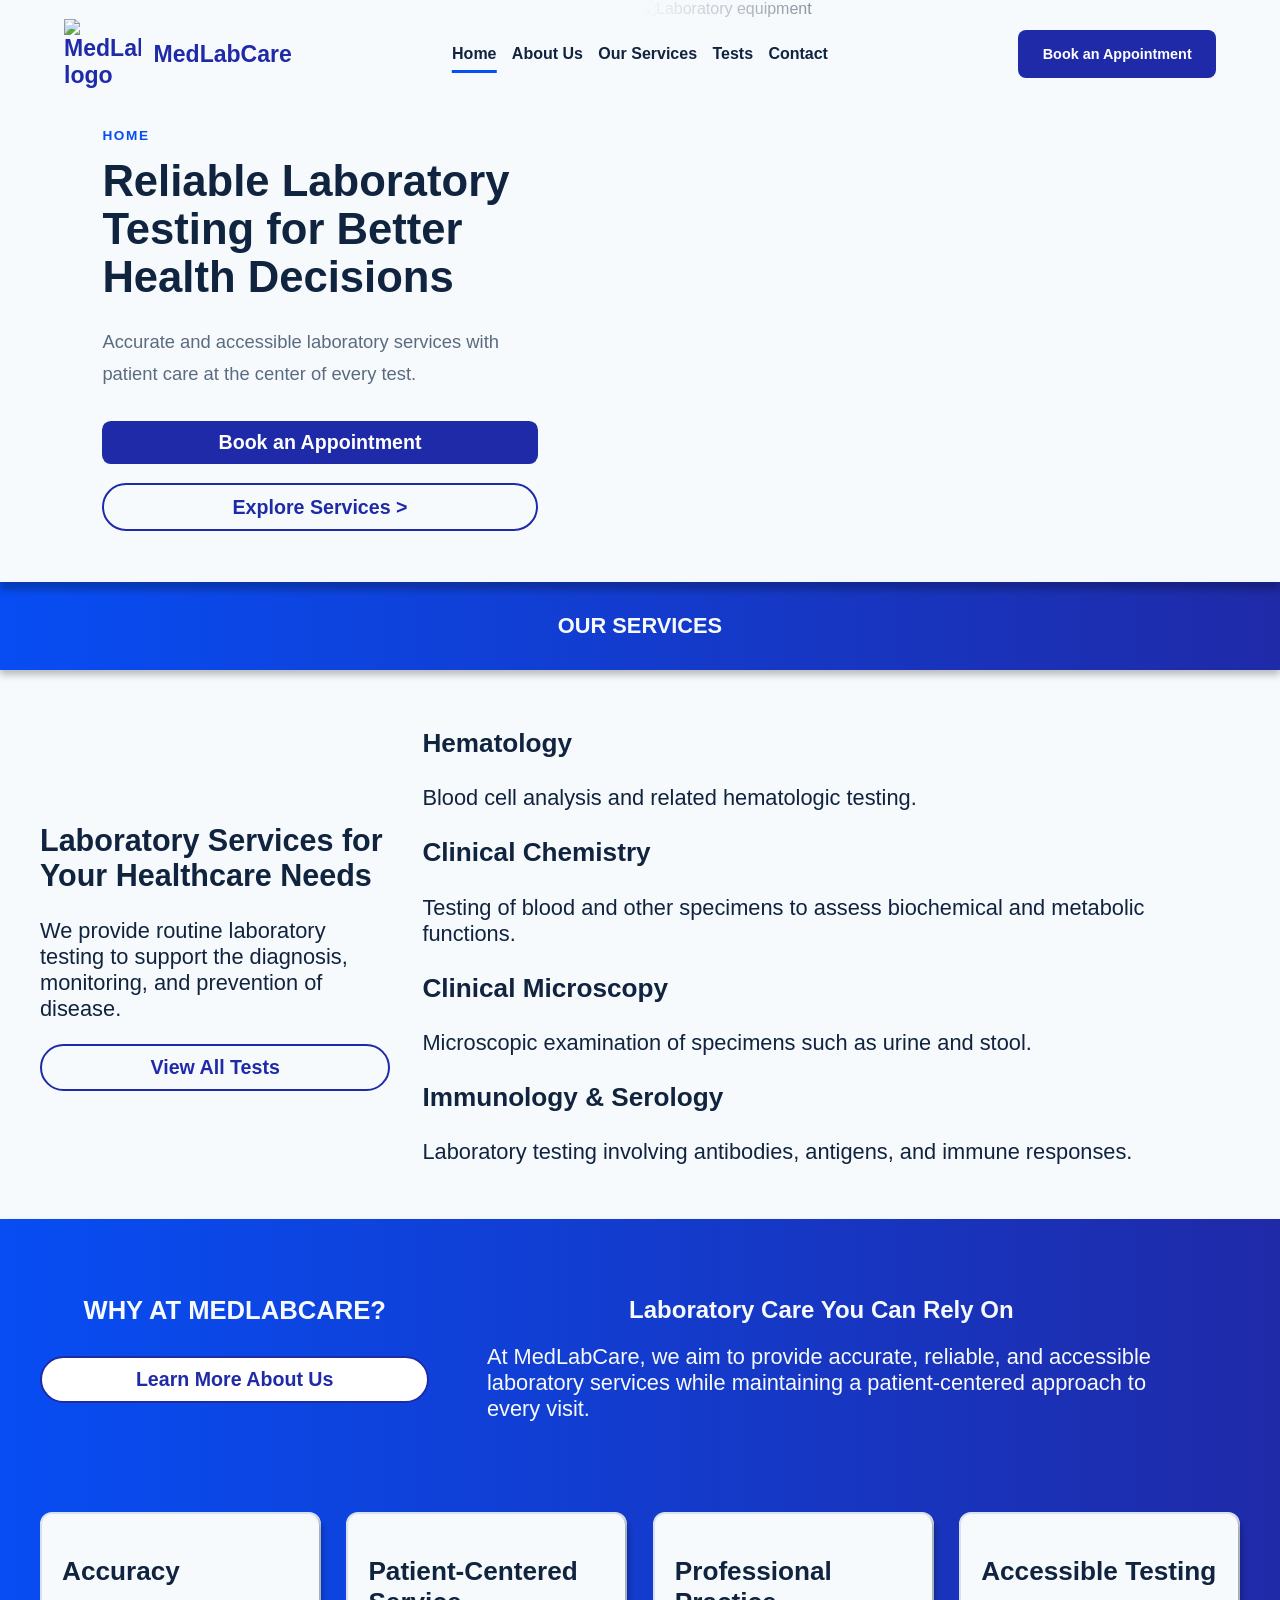
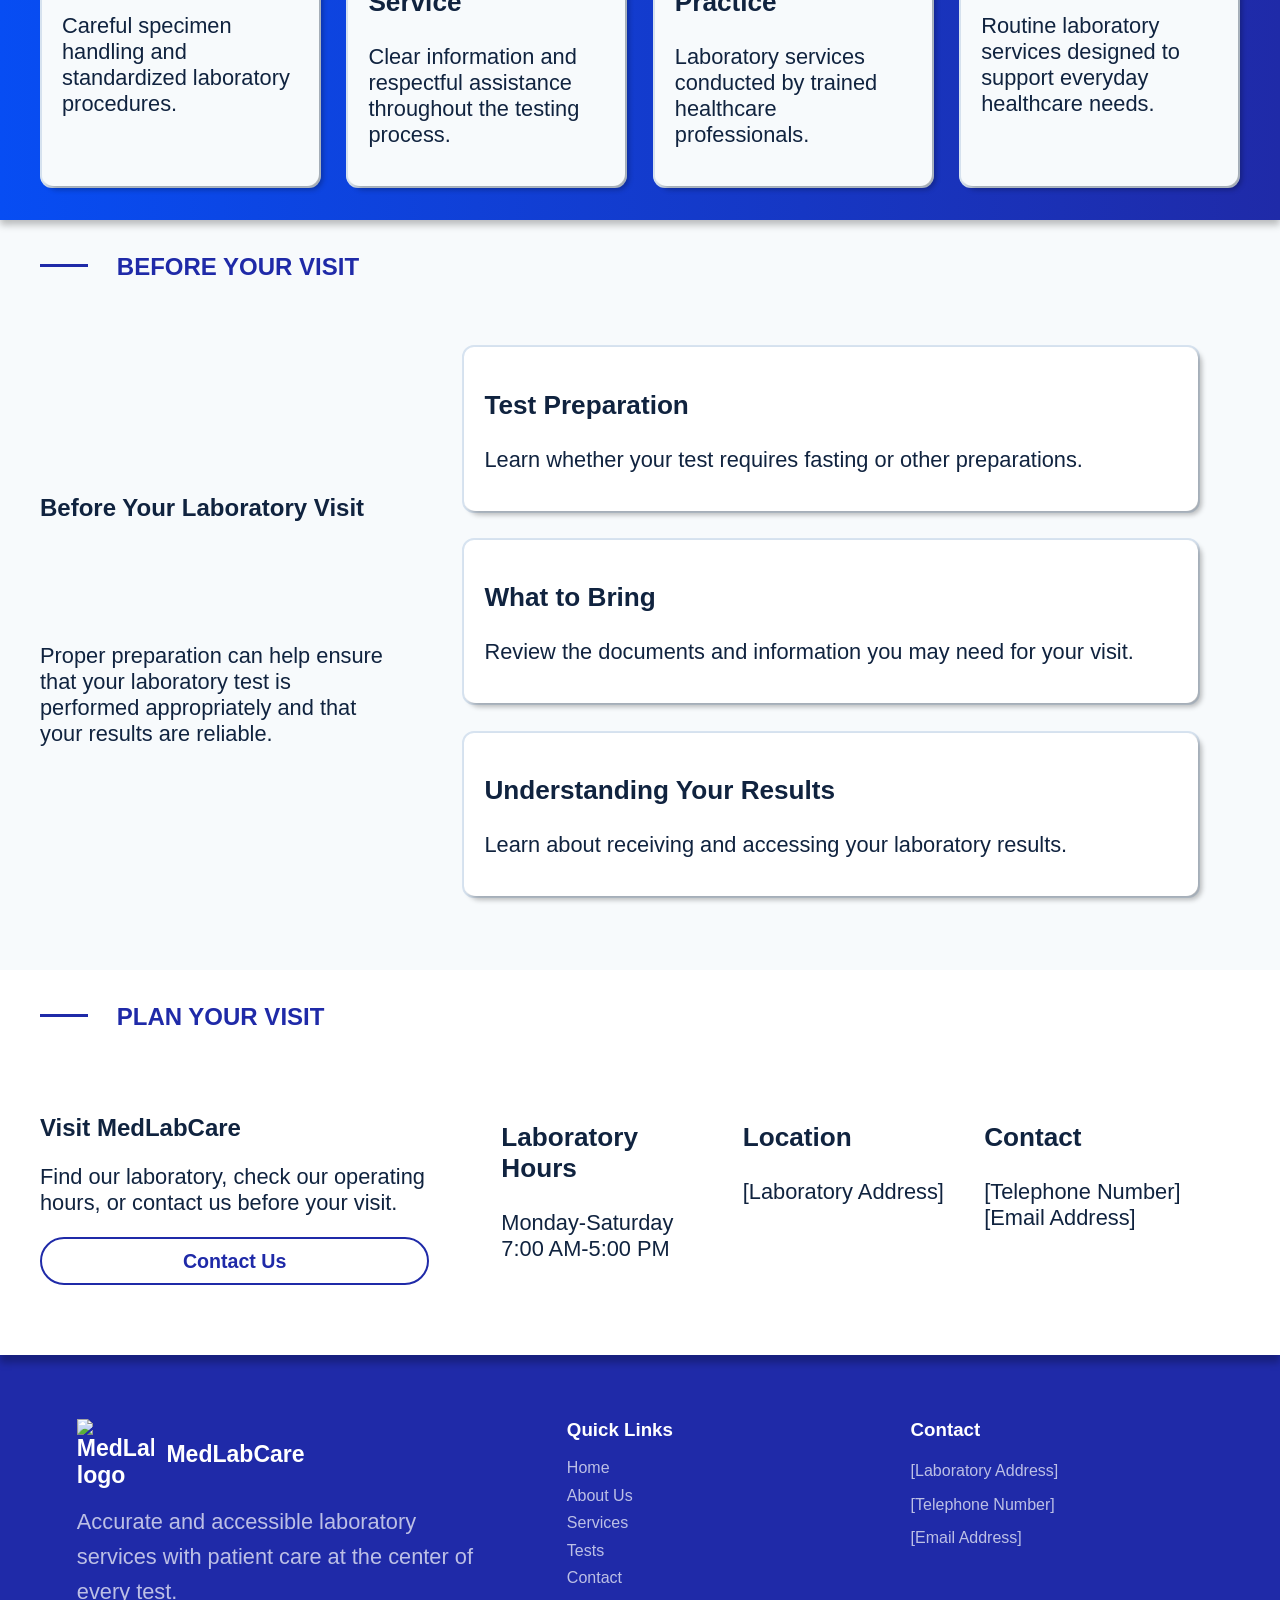
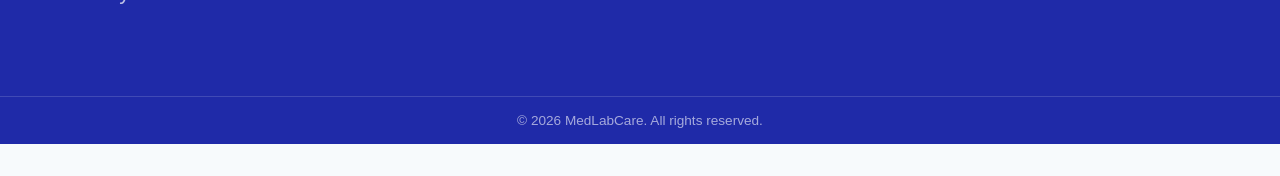
==== commit aa420761: "Dynamic Text Added (WIP) and Mobile Optimizations (WIP)" ====
--- a/index.html
+++ b/index.html
@@ -61,9 +61,9 @@
 
       <div class="service-content">
         <div class="section-heading">
-          <h2>Laboratory Services for Your Healthcare Needs</h2>
-
-          <p>
+          <h2 class="basic-title-h2">Laboratory Services for Your Healthcare Needs</h2>
+
+          <p class="basic-text">
             We provide routine laboratory testing to support the diagnosis,
             monitoring, and prevention of disease.
           </p>
@@ -73,30 +73,30 @@
 
         <div class="service-list">
           <article class="service-item">
-            <h3>Hematology</h3>
-            <p>
+            <h3 class="basic-title-h3">Hematology</h3>
+            <p class="basic-text">
               Blood cell analysis and related hematologic testing.
             </p>
           </article>
 
           <article class="service-item">
-            <h3>Clinical Chemistry</h3>
-            <p>
+            <h3 class="basic-title-h3">Clinical Chemistry</h3>
+            <p class="basic-text">
               Testing of blood and other specimens to assess biochemical
               and metabolic functions.
             </p>
           </article>
 
           <article class="service-item">
-            <h3>Clinical Microscopy</h3>
-            <p>
+            <h3 class="basic-title-h3">Clinical Microscopy</h3>
+            <p class="basic-text">
               Microscopic examination of specimens such as urine and stool.
             </p>
           </article>
 
           <article class="service-item">
-            <h3>Immunology &amp; Serology</h3>
-            <p>
+            <h3 class="basic-title-h3">Immunology &amp; Serology</h3>
+            <p class="basic-text">
               Laboratory testing involving antibodies, antigens, and
               immune responses.
             </p>
@@ -115,7 +115,7 @@
       <div class="section-introduction">
         <h2>Laboratory Care You Can Rely On</h2>
 
-        <p>
+        <p class="basic-text">
           At MedLabCare, we aim to provide accurate, reliable, and accessible
           laboratory services while maintaining a patient-centered approach
           to every visit.
@@ -125,30 +125,30 @@
 
     <div class="value-list">
       <article class="value-item">
-        <h3>Accuracy</h3>
-        <p>
+        <h3 class="basic-title-h3">Accuracy</h3>
+        <p class="basic-text">
           Careful specimen handling and standardized laboratory procedures.
         </p>
       </article>
 
       <article class="value-item">
-        <h3>Patient-Centered Service</h3>
-        <p>
+        <h3 class="basic-title-h3">Patient-Centered Service</h3>
+        <p class="basic-text">
           Clear information and respectful assistance throughout the
           testing process.
         </p>
       </article>
 
       <article class="value-item">
-        <h3>Professional Practice</h3>
-        <p>
+        <h3 class="basic-title-h3">Professional Practice</h3>
+        <p class="basic-text">
           Laboratory services conducted by trained healthcare professionals.
         </p>
       </article>
 
       <article class="value-item">
-        <h3>Accessible Testing</h3>
-        <p>
+        <h3 class="basic-title-h3">Accessible Testing</h3>
+        <p class="basic-text">
           Routine laboratory services designed to support everyday
           healthcare needs.
         </p>
@@ -164,7 +164,7 @@
       <div class="section-introduction-2">
         <h2>Before Your Laboratory Visit</h2>
 
-        <p>
+        <p class="basic-text">
           Proper preparation can help ensure that your laboratory test is
           performed appropriately and that your results are reliable.
         </p>
@@ -172,22 +172,22 @@
 
       <div class="patient-info-list">
         <article class="patient-info-item">
-          <h3>Test Preparation</h3>
-          <p>
+          <h3 class="basic-title-h3">Test Preparation</h3>
+          <p class="basic-text">
             Learn whether your test requires fasting or other preparations.
           </p>
         </article>
 
         <article class="patient-info-item">
-          <h3>What to Bring</h3>
-          <p>
+          <h3 class="basic-title-h3">What to Bring</h3>
+          <p class="basic-text">
             Review the documents and information you may need for your visit.
           </p>
         </article>
 
         <article class="patient-info-item">
-          <h3>Understanding Your Results</h3>
-          <p>
+          <h3 class="basic-title-h3">Understanding Your Results</h3>
+          <p class="basic-text">
             Learn about receiving and accessing your laboratory results.
           </p>
         </article>
@@ -204,7 +204,7 @@
       <div class="section-heading">
         <h2>Visit MedLabCare</h2>
 
-        <p>
+        <p class="basic-text">
           Find our laboratory, check our operating hours, or contact us
           before your visit.
         </p>
@@ -214,23 +214,23 @@
 
       <div class="visit-information">
         <article class="visit-item">
-          <h3>Laboratory Hours</h3>
-          <p>
+          <h3 class="basic-title-h3">Laboratory Hours</h3>
+          <p class="basic-text">
             Monday-Saturday<br>
             7:00 AM-5:00 PM
           </p>
         </article>
 
         <article class="visit-item">
-          <h3>Location</h3>
-          <p>
+          <h3 class="basic-title-h3">Location</h3>
+          <p class="basic-text">
             [Laboratory Address]
           </p>
         </article>
 
         <article class="visit-item">
-          <h3>Contact</h3>
-          <p>
+          <h3 class="basic-title-h3">Contact</h3>
+          <p class="basic-text">
             [Telephone Number]<br>
             [Email Address]
           </p>
@@ -248,7 +248,7 @@
         <span>MedLabCare</span>
       </a>
 
-      <p>
+      <p class="basic-text">
         Accurate and accessible laboratory services with patient care
         at the center of every test.
       </p>
--- a/CSS/style.css
+++ b/CSS/style.css
@@ -302,6 +302,27 @@
    ============================================
 */
 
+/* --------------------------------------------
+                Section Text
+   --------------------------------------------
+*/
+
+.basic-text {
+    font-size: clamp(0.25rem, calc(1vh + 1vw), 1.5rem);
+}
+
+.basic-title-h2 {
+    font-size: clamp(0.85rem, calc(1.4vh + 1.4vw), 3rem);
+}
+
+.basic-title-h3 {
+    font-size: clamp(0.55rem, calc(1.2vh + 1.2vw), 2rem);
+}
+
+/* --------------------------------------------
+                  Section 1
+   --------------------------------------------
+*/
 .section-title {
     text-align: center;
     position: relative;
@@ -311,8 +332,25 @@
     background-image: linear-gradient(to right, var(--color-secondary) , var(--color-primary));
 }
 
+.section-title::after {
+  content: "";
+
+  position: absolute;
+
+  height: 100%;
+  width: 100%;
+  bottom: 0;
+  left: 0;
+  z-index: 1;
+
+  box-shadow: 0px 5px 7px rgba(0, 0, 0, 0.25);
+
+  pointer-events: none;  
+}
+
 .section-label {
     color: var(--color-text-inverted);
+    font-size: clamp(0.5rem, calc(1vh + 1vw), 2rem);
 }
 
 .section-introduction {
@@ -324,6 +362,11 @@
     max-width: 45rem;
     padding: clamp(1rem, 2vw, 2rem);
 }
+
+/* --------------------------------------------
+                  Section 2
+   --------------------------------------------
+*/
 
 .section-title-2 {
     padding: clamp(0.8rem, 1vw, 2rem) 0;
@@ -352,6 +395,11 @@
     display: grid;
     grid-template-rows: repeat(2, minmax(0, 1fr));
 }
+
+/* --------------------------------------------
+                  Section Link
+   --------------------------------------------
+*/
 
 .section-link {
     display: flex; 
@@ -364,6 +412,7 @@
              clamp(1rem, 1.5vw, 1.25rem);   
 
     text-decoration: none;
+    font-size: clamp(0.5rem, calc(0.9vh + 0.9vw), 2rem);
     font-weight: 600;
     text-align: center;
     color: var(--color-primary);    
@@ -373,21 +422,7 @@
     border-radius: 2rem;
 }
 
-.section-title::after {
-  content: "";
-
-  position: absolute;
-
-  height: 100%;
-  width: 100%;
-  bottom: 0;
-  left: 0;
-  z-index: 1;
-
-  box-shadow: 0px 5px 7px rgba(0, 0, 0, 0.25);
-
-  pointer-events: none;  
-}
+
 
 
 .carousel {
--- a/CSS/index.css
+++ b/CSS/index.css
@@ -51,7 +51,7 @@
 
     color: var(--color-secondary);
 
-    font-size: clamp(0.75rem, 0.9vw, 0.85rem);
+    font-size: clamp(0.25rem, calc(0.75vh + 0.75vw), 0.85rem);
     font-weight: 700;
     letter-spacing: 0.12em;
 }
@@ -60,7 +60,7 @@
 .hero h1 {
     margin: 0;
 
-    font-size: clamp(2.25rem, 4vw, 4rem);
+    font-size: clamp(1.25rem, calc(2vh + 2vw), 4rem);
     line-height: 1.1;
 }
 
@@ -73,7 +73,7 @@
 
     color: var(--color-text-muted);
 
-    font-size: clamp(1rem, 1.2vw, 1.15rem);
+    font-size: clamp(0.25rem, calc(1vh + 1vw), 1.15rem);
     line-height: 1.7;
 }
 
@@ -105,6 +105,7 @@
     color: var(--color-surface);
 
     text-decoration: none;
+    font-size: clamp(0.5rem, calc(0.9vh + 0.9vw), 2rem);
     font-weight: 600;
     text-align: center;
 
@@ -124,6 +125,7 @@
              clamp(1rem, 1.5vw, 1.25rem);   
 
     text-decoration: none;
+    font-size: clamp(0.5rem, calc(0.9vh + 0.9vw), 2rem);    
     font-weight: 600;
     color: var(--color-primary);    
     white-space: nowrap;
@@ -257,16 +259,10 @@
     border-radius: 2rem;
 }
 
-
-.value-list {
-    display: grid;
-    grid-template-columns: repeat(4, minmax(0, 1fr));
-
-    padding: clamp(2rem, 2vw, 4rem)
-             clamp(2.5rem, 3vw, 5rem);
-                      
-    gap: clamp(1rem, 2vw, 2rem);
-}
+/*    --------------------------------------------
+                List Style
+   --------------------------------------------
+*/
 
 .value-item {
     position: relative;
@@ -312,6 +308,29 @@
 
   pointer-events: none;  
 }
+
+/*    --------------------------------------------
+              Value List Behavior
+   --------------------------------------------
+*/
+
+.value-list {
+    display: grid;
+    grid-template-columns: repeat(4, minmax(0, 1fr));
+
+    padding: clamp(2rem, 2vw, 4rem)
+             clamp(2.5rem, 3vw, 5rem);
+
+    gap: clamp(1rem, 2vw, 2rem);
+}
+
+@media screen and (max-width: 767px) {
+    .value-list {
+        grid-template-columns: 1fr;
+    }
+}
+
+
 
 /* ============================================
               Patient Info Section
@@ -394,6 +413,11 @@
     gap: clamp(2rem, 2vw, 4rem);
 }
 
+/* --------------------------------------------
+              Visit Info Behavior
+   --------------------------------------------
+*/
+
 .visit-information{
     display: grid;
     grid-template-columns: repeat(3, minmax(0, 1fr));
@@ -403,3 +427,10 @@
                       
     gap: clamp(1rem, 2vw, 2rem);
 }
+
+@media screen and (max-width: 767px) {
+    .visit-information {
+        grid-template-columns: 1fr;
+        
+    }
+}
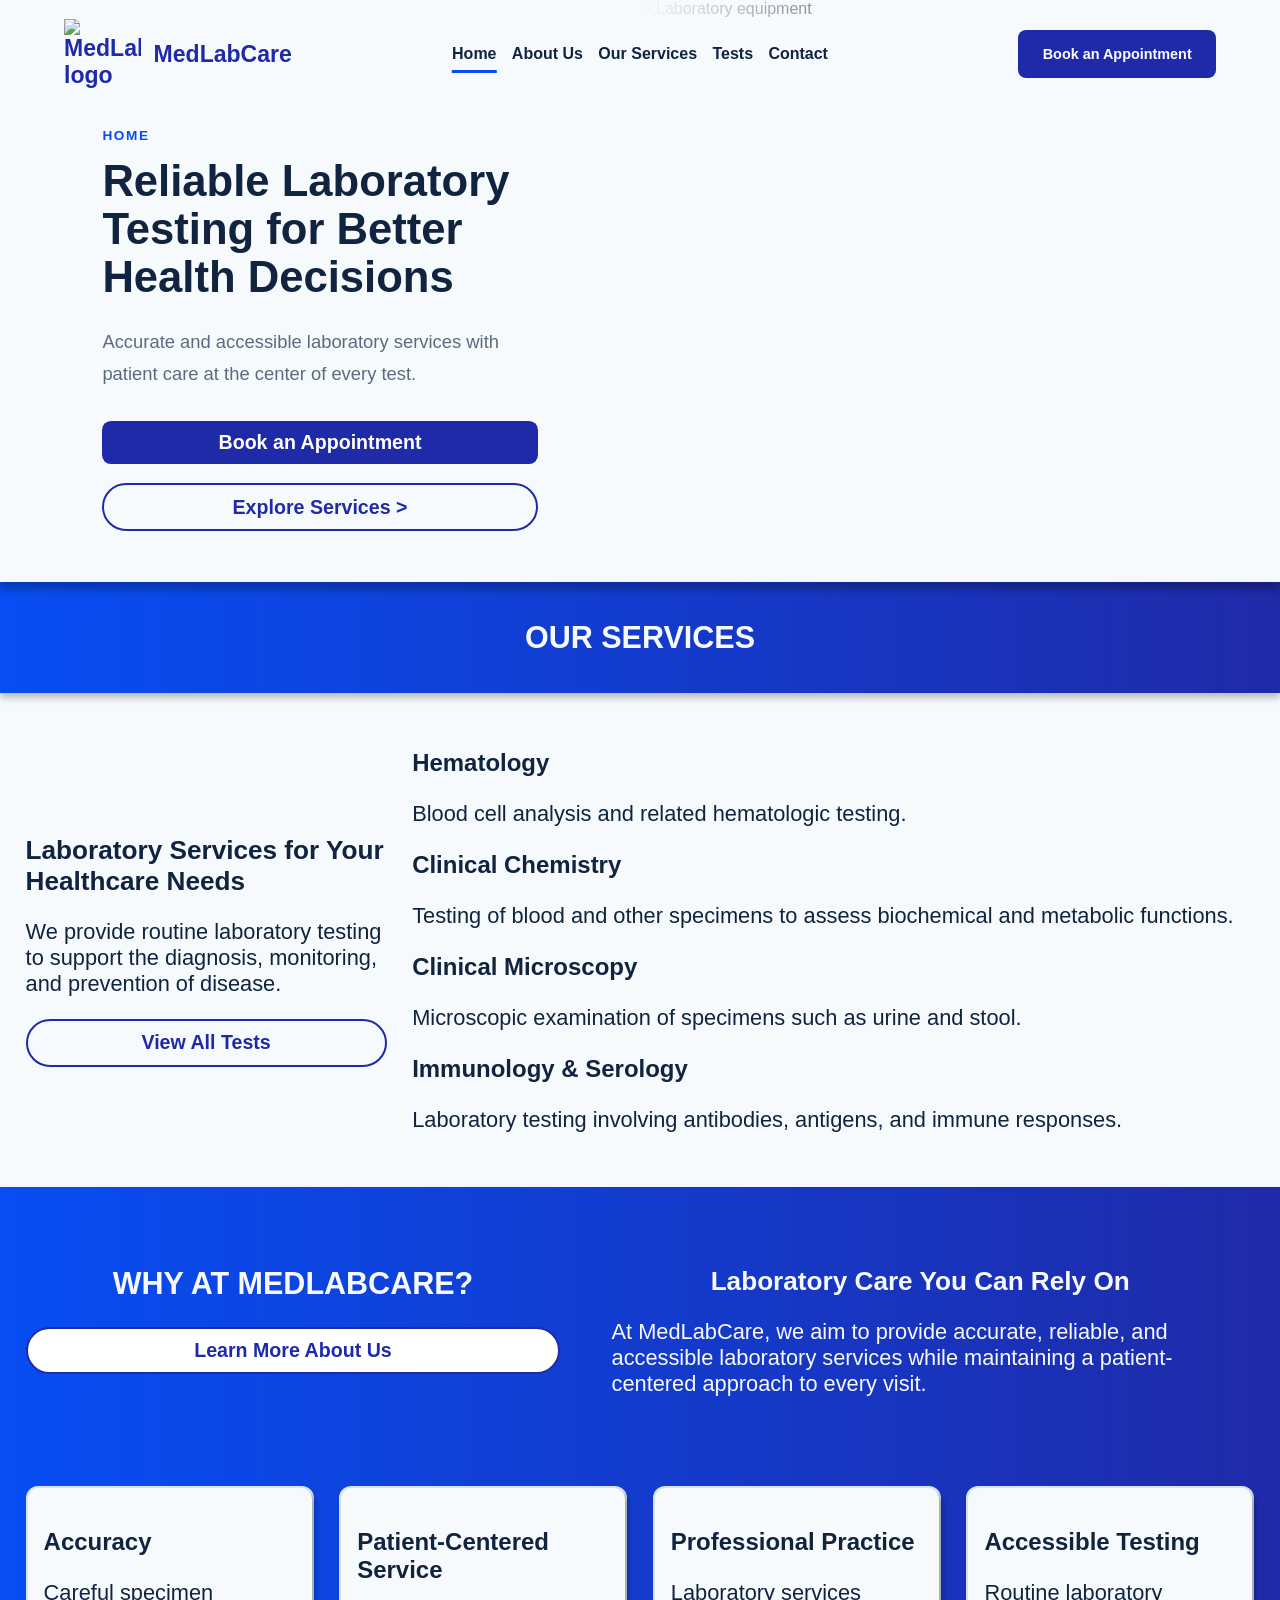
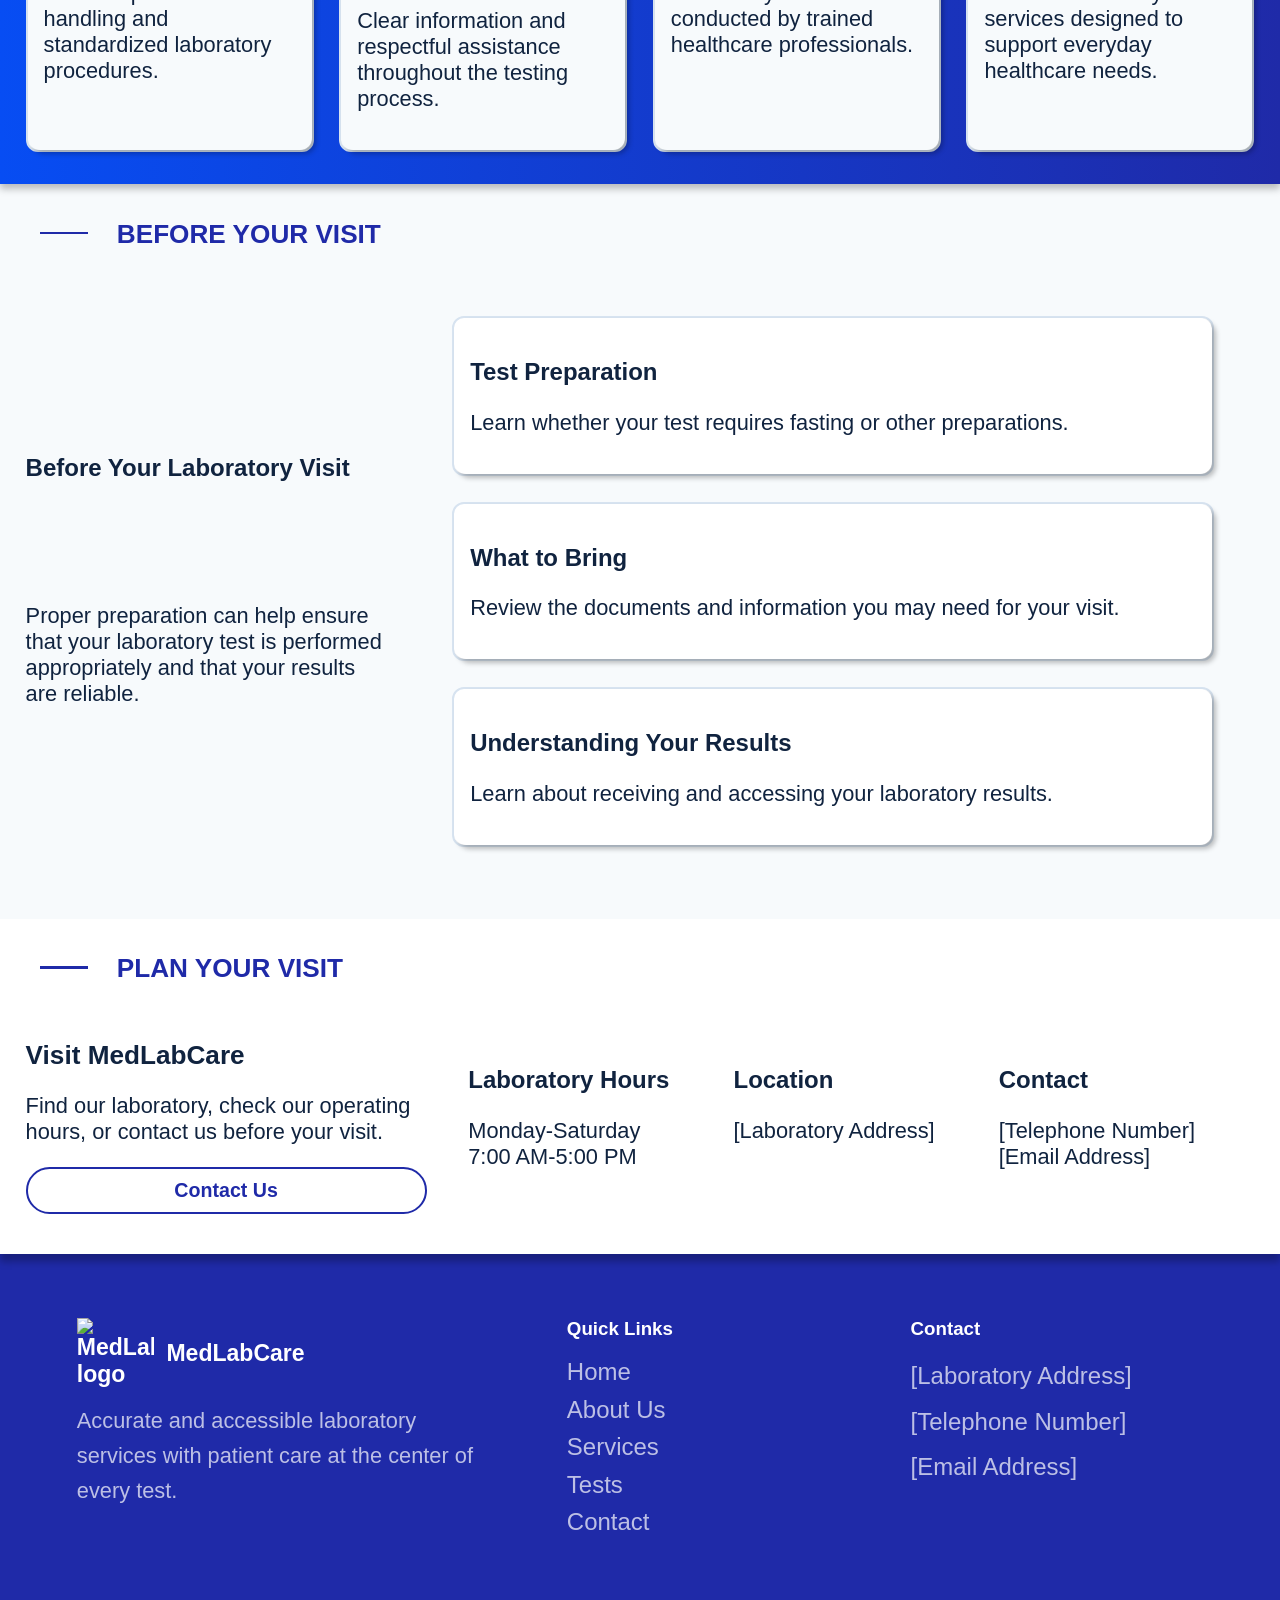
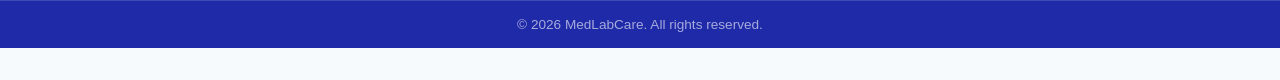
==== commit 6c8ab0ed: "Mobile UI Polishing, Hamburger Icon (WIP)" ====
--- a/index.html
+++ b/index.html
@@ -27,9 +27,16 @@
       <a href="#services" class="header-nav-text">Our Services</a>    
       <a href="#tests" class="header-nav-text">Tests</a>
       <a href="#contact" class="header-nav-text">Contact</a>
+      <a href="#register" class="nav-register">Book an Appointment</a>
     </nav>
 
-    <a href="#register" class="nav-register">Book an Appointment</a>
+      <a href="#register" class="register">Book an Appointment</a>
+      
+    <button class="menu-toggle" aria-label="Open navigation"aria-expanded="false">
+      <span></span>
+      <span></span>
+      <span></span>
+    </button>
   </header>
 
   <main>
@@ -113,7 +120,7 @@
       </div>
 
       <div class="section-introduction">
-        <h2>Laboratory Care You Can Rely On</h2>
+        <h2 class="basic-title-h2">Laboratory Care You Can Rely On</h2>
 
         <p class="basic-text">
           At MedLabCare, we aim to provide accurate, reliable, and accessible
@@ -202,7 +209,7 @@
 
     <div class="visit-content">
       <div class="section-heading">
-        <h2>Visit MedLabCare</h2>
+        <h2 class="basic-title-h2">Visit MedLabCare</h2>
 
         <p class="basic-text">
           Find our laboratory, check our operating hours, or contact us
@@ -278,4 +285,4 @@
   </div>
 </footer>
 </body>
-</html>+</html>
--- a/CSS/style.css
+++ b/CSS/style.css
@@ -143,6 +143,94 @@
     color: var(--color-secondary);
 }
 
+/* ============================================
+              Mobile Navigation
+   ============================================
+*/
+
+.menu-toggle {
+    display: none;
+
+    width: 2.5rem;
+    height: 2.5rem;
+
+    padding: 0;
+
+    border: none;
+    background: transparent;
+
+    cursor: pointer;
+
+    flex-direction: column;
+    justify-content: center;
+    align-items: center;
+
+    gap: 0.35rem;
+}
+
+.menu-toggle span {
+    display: block;
+
+    width: 1.5rem;
+    height: 2px;
+
+    background-color: var(--color-primary);
+
+    transition:
+        transform 0.25s ease,
+        opacity 0.25s ease;
+}
+
+/* --------------------------------------------
+                Mobile Behavior
+   --------------------------------------------
+*/
+
+@media (max-width: 768px) {
+
+    .site-header {
+        grid-template-columns: 1fr auto;
+
+        padding: 1rem 1.25rem;
+    }
+
+    .menu-toggle {
+        display: flex;
+        justify-self: end;
+    }
+
+    .main-nav {
+        position: absolute;
+
+        top: 100%;
+        left: 0;
+
+        width: 100%;
+
+        display: none;
+
+        flex-direction: column;
+        align-items: stretch;
+
+        padding: 1rem 1.25rem 1.5rem;
+
+        background-color: var(--color-surface);
+
+        box-shadow: 0 8px 12px rgba(0, 0, 0, 0.15);
+    }
+
+    .main-nav a {
+        padding: 0.9rem 0;
+
+        text-align: left;
+    }
+
+    .nav-register {
+        margin-top: 0.5rem;
+
+        width: 100%;
+    }
+}
 
 /* ============================================
               Navigation Underline
@@ -183,7 +271,7 @@
    ============================================
 */
 
-.nav-register {
+.register {
     justify-self: end;
     
     padding: clamp(0.6rem, 1.4vw, 1rem)
@@ -200,101 +288,45 @@
     border-radius: 0.5rem;
 }
 
-.nav-register:hover {
+.register:hover {
     background-color: var(--color-secondary);
 }
 
-/* ============================================
-                  Footer
-   ============================================
-*/
-
-.site-footer {
-    position: relative;
-    background-color: var(--color-primary);
-    color: var(--color-surface);
-}
-
-.site-footer:after {
-    content: "";
-
-    position: absolute;
-
-    height: 100%;
-    width: 100%;
-    bottom: 100%;
-    left: 0;
-    z-index: 1;
-
-    box-shadow: 0px 8px 7px rgba(0, 0, 0, 0.25);
-
-    pointer-events: none;
-}
-
-.footer-content {
-    display: grid;
-    grid-template-columns: 1.5fr 1fr 1fr;
-    gap: clamp(2rem, 4vw, 5rem);
-
-    padding: clamp(2.5rem, 5vw, 4rem)
-             clamp(1.5rem, 6vw, 6rem);
-}
-
-.footer-brand {
-    max-width: 25rem;
-}
-
-.footer-brand .logo {
-    color: var(--color-surface);
-}
-
-.footer-brand p {
-    margin-top: 1rem;
-    color: var(--clear-text-footer);
-    line-height: 1.6;
-}
-
-.footer-links,
-.footer-contact {
-    display: flex;
-    flex-direction: column;
-    align-items: flex-start;
-    gap: 0.6rem;
-}
-
-.footer-links h3,
-.footer-contact h3 {
-    margin: 0 0 0.5rem;
-    color: var(--color-surface);
-}
-
-.footer-links a {
-    color: var(--clear-text-footer);
-    text-decoration: none;
-}
-
-.footer-links a:hover {
-    color: var(--color-accent);
-}
-
-.footer-contact p {
-    margin: 0;
-    color: var(--clear-text-footer);
-    line-height: 1.5;
-}
-
-.footer-bottom {
-    padding: 1rem clamp(1.5rem, 6vw, 6rem);
-
-    border-top: 1px solid rgba(255, 255, 255, 0.15);
-
-    text-align: center;
-}
-
-.footer-bottom p {
-    margin: 0;
-    color: rgba(255, 255, 255, 0.6);
-    font-size: 0.85rem;
+/* --------------------------------------------
+                Mobile Behavior
+   --------------------------------------------
+*/
+
+.nav-register {
+    display: none;
+}
+
+@media (max-width: 768px) {
+    .nav-register {
+        justify-self: end;
+        
+        padding: clamp(0.6rem, 1.4vw, 1rem)
+                clamp(1rem, 1.9vw, 1.6rem);
+
+        background-color: var(--color-primary);
+        color: var(--color-surface);
+
+        text-decoration: none;
+        font-size: clamp(0.9rem, 1vw, 1rem);
+        font-weight: 600;
+        text-align: center;
+
+        border-radius: 0.5rem;
+    }
+
+    .nav-register:hover {
+        background-color: var(--color-secondary);
+    }
+
+    .register {
+        display: none;
+    }
+
 }
 
 /* ============================================
@@ -312,11 +344,11 @@
 }
 
 .basic-title-h2 {
-    font-size: clamp(0.85rem, calc(1.4vh + 1.4vw), 3rem);
+    font-size: clamp(0.65rem, calc(1.2vh + 1.2vw), 2.5rem);
 }
 
 .basic-title-h3 {
-    font-size: clamp(0.55rem, calc(1.2vh + 1.2vw), 2rem);
+    font-size: clamp(0.45rem, calc(1.1vh + 1.1vw), 2rem);
 }
 
 /* --------------------------------------------
@@ -350,7 +382,7 @@
 
 .section-label {
     color: var(--color-text-inverted);
-    font-size: clamp(0.5rem, calc(1vh + 1vw), 2rem);
+    font-size: clamp(0.75rem, calc(1.4vh + 1.4vw), 3rem);
 }
 
 .section-introduction {
@@ -376,6 +408,7 @@
     position: relative;
     color: var(--color-primary);
     padding-left: clamp(2.5rem, calc(3vw + 4.9rem), 16rem);
+    font-size: clamp(0.75rem, calc(1.2vh + 1.2vw), 2rem);
 }
 
 .section-label-2::after {
@@ -456,4 +489,116 @@
   padding: 2rem;
   box-sizing: border-box;
   min-height: 200px;
-}+}
+
+
+/* ============================================
+                  Footer
+   ============================================
+*/
+
+.site-footer {
+    position: relative;
+    background-color: var(--color-primary);
+    color: var(--color-surface);
+}
+
+.site-footer:after {
+    content: "";
+
+    position: absolute;
+
+    height: 100%;
+    width: 100%;
+    bottom: 100%;
+    left: 0;
+    z-index: 1;
+
+    box-shadow: 0px 8px 7px rgba(0, 0, 0, 0.25);
+
+    pointer-events: none;
+}
+
+.footer-content {
+    display: grid;
+    grid-template-columns: 1.5fr 1fr 1fr;
+    gap: clamp(2rem, 4vw, 5rem);
+
+    padding: clamp(2.5rem, 5vw, 4rem)
+             clamp(1.5rem, 6vw, 6rem);
+}
+
+.footer-brand {
+    max-width: 25rem;
+}
+
+.footer-brand .logo {
+    color: var(--color-surface);
+}
+
+.footer-brand p {
+    margin-top: 1rem;
+    color: var(--clear-text-footer);
+    line-height: 1.6;
+}
+
+.footer-links,
+.footer-contact {
+    display: flex;
+    flex-direction: column;
+    align-items: flex-start;
+    gap: 0.6rem;
+}
+
+.footer-links h3,
+.footer-contact h3 {
+    margin: 0 0 0.5rem;
+    color: var(--color-surface);
+}
+
+.footer-links a {
+    color: var(--clear-text-footer);
+    text-decoration: none;
+    font-size: clamp(0.4rem, calc(1.1vh + 1.1vw), 1.75rem);
+}
+
+.footer-links a:hover {
+    color: var(--color-accent);
+}
+
+.footer-contact p {
+    margin: 0;
+    color: var(--clear-text-footer);
+    line-height: 1.5;
+    font-size: clamp(0.4rem, calc(1.1vh + 1.1vw), 1.75rem);
+}
+
+.footer-bottom {
+    padding: 1rem clamp(1.5rem, 6vw, 6rem);
+
+    border-top: 1px solid rgba(255, 255, 255, 0.15);
+
+    text-align: center;
+}
+
+.footer-bottom p {
+    margin: 0;
+    color: rgba(255, 255, 255, 0.6);
+    font-size: 0.85rem;
+}
+
+/* --------------------------------------------
+            Footer Mobile Behavior
+   --------------------------------------------
+*/
+
+@media screen and (max-width: 767px) {
+    .footer-content {
+        display: grid;
+        grid-template-columns: 1fr;
+        gap: clamp(2rem, 4vw, 5rem);
+
+        padding: clamp(2.5rem, 5vw, 4rem)
+                clamp(1.5rem, 6vw, 6rem);
+    }
+}
--- a/CSS/index.css
+++ b/CSS/index.css
@@ -184,9 +184,9 @@
     align-items: center;
     
     padding: clamp(2rem, 2vw, 4rem)
-             clamp(2.5rem, 3vw, 5rem);
+            clamp(1.5rem, 2vw, 4rem);
                       
-    gap: clamp(2rem, 2vw, 4rem);
+    gap: clamp(1.5rem, 2vw, 4rem);
 
     background-color: var(--color-background);  
 }
@@ -203,12 +203,13 @@
 
 .why-us-banner {
     display: grid;
-    grid-template-columns: minmax(0, 0.5fr) minmax(0, 1fr);
+    grid-template-columns: minmax(0, 0.8fr) minmax(0, 1fr);
     align-items: center;
     
     padding: clamp(2rem, 2vw, 4rem)
-            clamp(2.5rem, 3vw, 5rem);                  
-    gap: clamp(2rem, 2vw, 4rem);
+            clamp(1.5rem, 2vw, 4rem);  
+
+    gap: clamp(1.5rem, 2vw, 4rem);
 }
 
 .why-us-banner .section-title-2 {
@@ -216,7 +217,7 @@
     flex-direction: column;
     justify-content: space-evenly;
 
-    gap: clamp(2rem, 2vw, 4rem);
+    gap: clamp(1.5rem, 2vw, 4rem);
 }
 
 .why-us-banner .section-title-2 h2 {
@@ -224,7 +225,6 @@
     color: var(--color-text-inverted);
     margin: 0;
 
-    font-size: clamp(1rem, 2vw, 4rem);
     line-height: 1.1;
 }
 
@@ -266,8 +266,8 @@
 
 .value-item {
     position: relative;
-    padding: clamp(1rem, 1vw, 2rem)
-             clamp(1.25rem, 1.5vw, 2.5rem);
+    padding: clamp(0.85rem, 1.25vw, 2rem)
+             clamp(0.85rem, 1.25vw, 2rem);
 
     border: 2px solid var(--color-border);
     border-radius: 0.75rem;
@@ -319,7 +319,7 @@
     grid-template-columns: repeat(4, minmax(0, 1fr));
 
     padding: clamp(2rem, 2vw, 4rem)
-             clamp(2.5rem, 3vw, 5rem);
+            clamp(1.5rem, 2vw, 4rem);  
 
     gap: clamp(1rem, 2vw, 2rem);
 }
@@ -343,11 +343,11 @@
     align-items: center;
     
     padding:0
+            clamp(1.5rem, 2vw, 4rem)  
             clamp(2.5rem, 3vw, 5rem)
-            clamp(2.5rem, 3vw, 5rem)
-            clamp(2.5rem, 3vw, 5rem);
+            clamp(1.5rem, 2vw, 4rem);
                       
-    gap: clamp(2rem, 2vw, 4rem);
+    gap: clamp(1.5rem, 2vw, 4rem);
 
     background-color: var(--color-background);  
 }
@@ -365,8 +365,8 @@
 
 .patient-info-item {
     position: relative;
-    padding: clamp(1rem, 1vw, 2rem)
-             clamp(1.25rem, 1.5vw, 2.5rem);
+    padding: clamp(0.85rem, 1.25vw, 2rem)
+             clamp(0.85rem, 1.25vw, 2rem);
 
     border: 2px solid var(--color-border);
     border-radius: 0.75rem;
@@ -406,11 +406,11 @@
     align-items: center;
     
     padding:0
+            clamp(1.5rem, 2vw, 4rem) 
             clamp(2.5rem, 3vw, 5rem)
-            clamp(2.5rem, 3vw, 5rem)
-            clamp(2.5rem, 3vw, 5rem);
+            clamp(1.5rem, 2vw, 4rem);
                       
-    gap: clamp(2rem, 2vw, 4rem);
+    gap: clamp(1.5rem, 2vw, 4rem);
 }
 
 /* --------------------------------------------
@@ -422,13 +422,26 @@
     display: grid;
     grid-template-columns: repeat(3, minmax(0, 1fr));
 
-    padding: clamp(2rem, 2vw, 4rem)
-             clamp(2.5rem, 3vw, 5rem);
+    padding: clamp(0.85rem, 1.25vw, 2rem)
+             clamp(0.85rem, 1.25vw, 2rem);
                       
     gap: clamp(1rem, 2vw, 2rem);
 }
 
 @media screen and (max-width: 767px) {
+    .visit-content {
+        display: grid;
+        grid-template-columns: minmax(0, 1fr) minmax(0, 1fr);
+        align-items: center;
+        
+        padding:0
+                clamp(1.5rem, 2vw, 4rem) 
+                clamp(2.5rem, 3vw, 5rem)
+                clamp(1.5rem, 2vw, 4rem);
+                        
+        gap: clamp(1.5rem, 2vw, 4rem);
+    }
+
     .visit-information {
         grid-template-columns: 1fr;
         
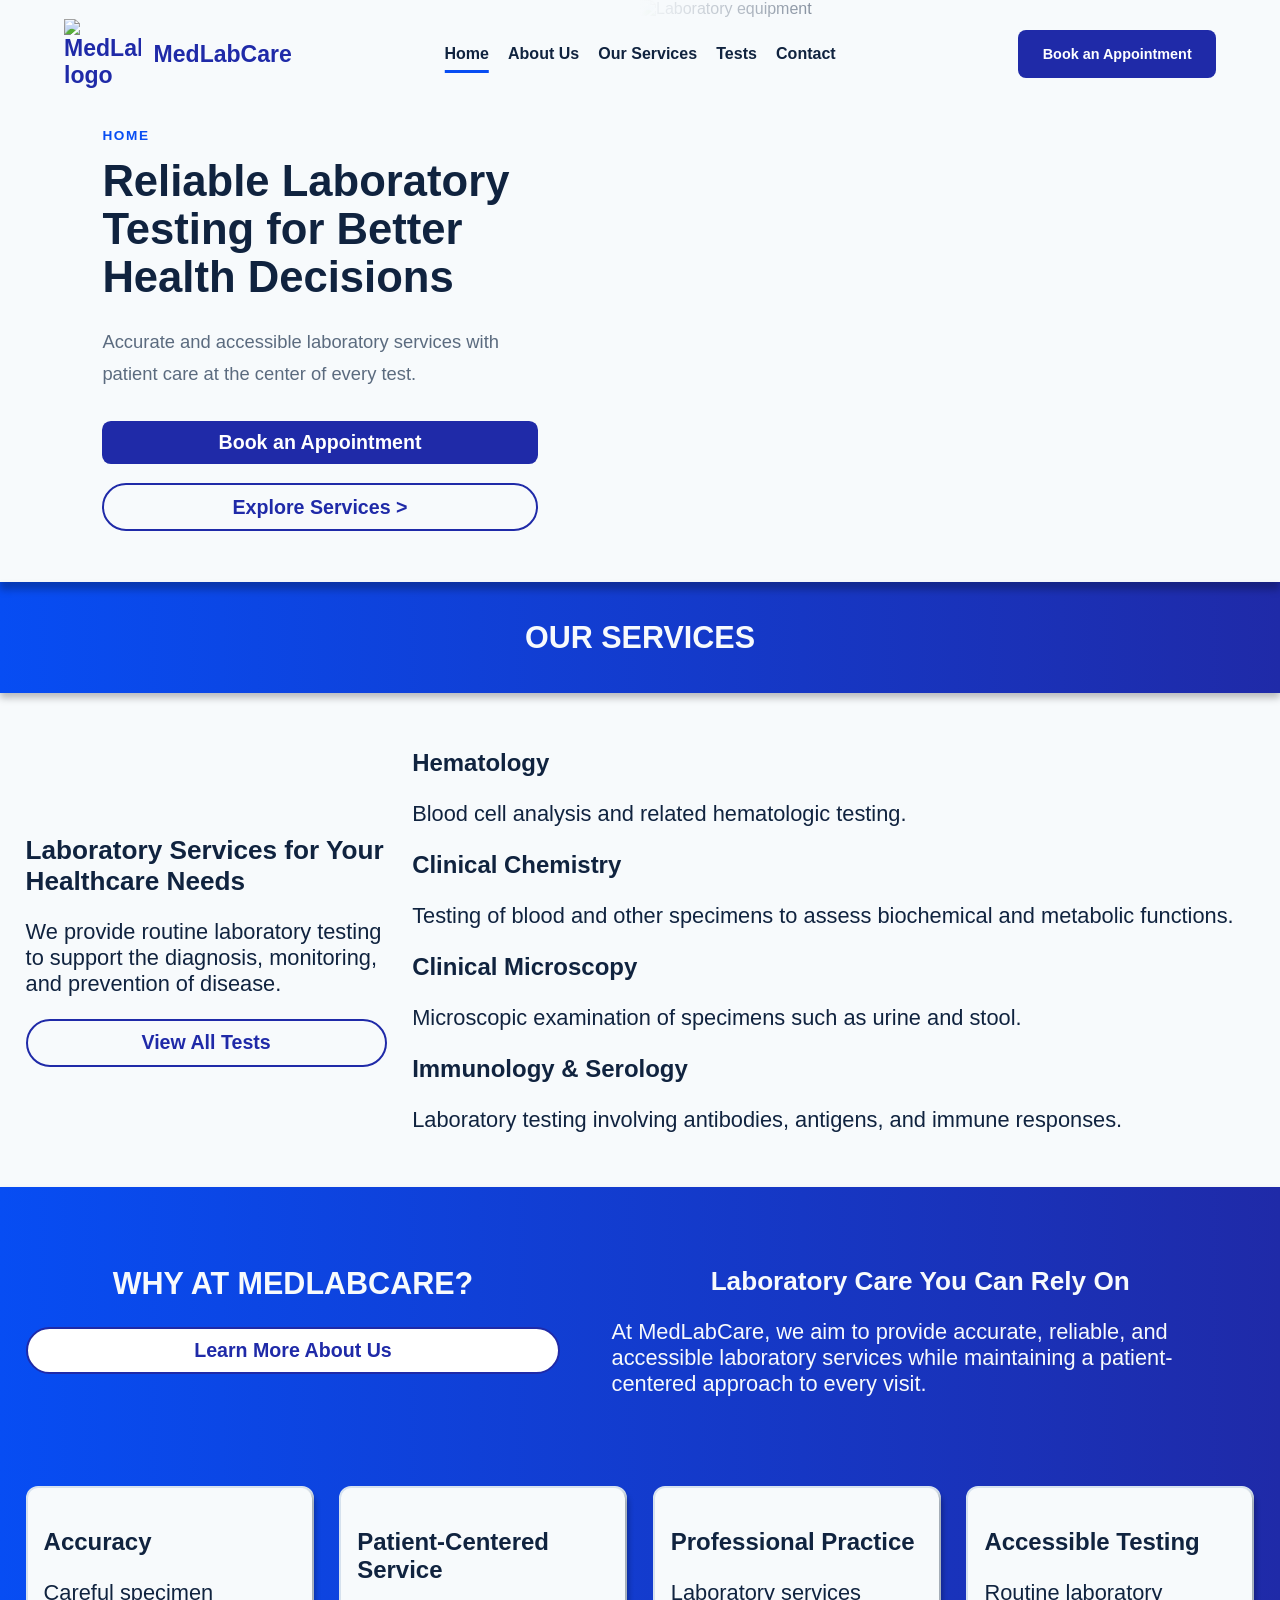
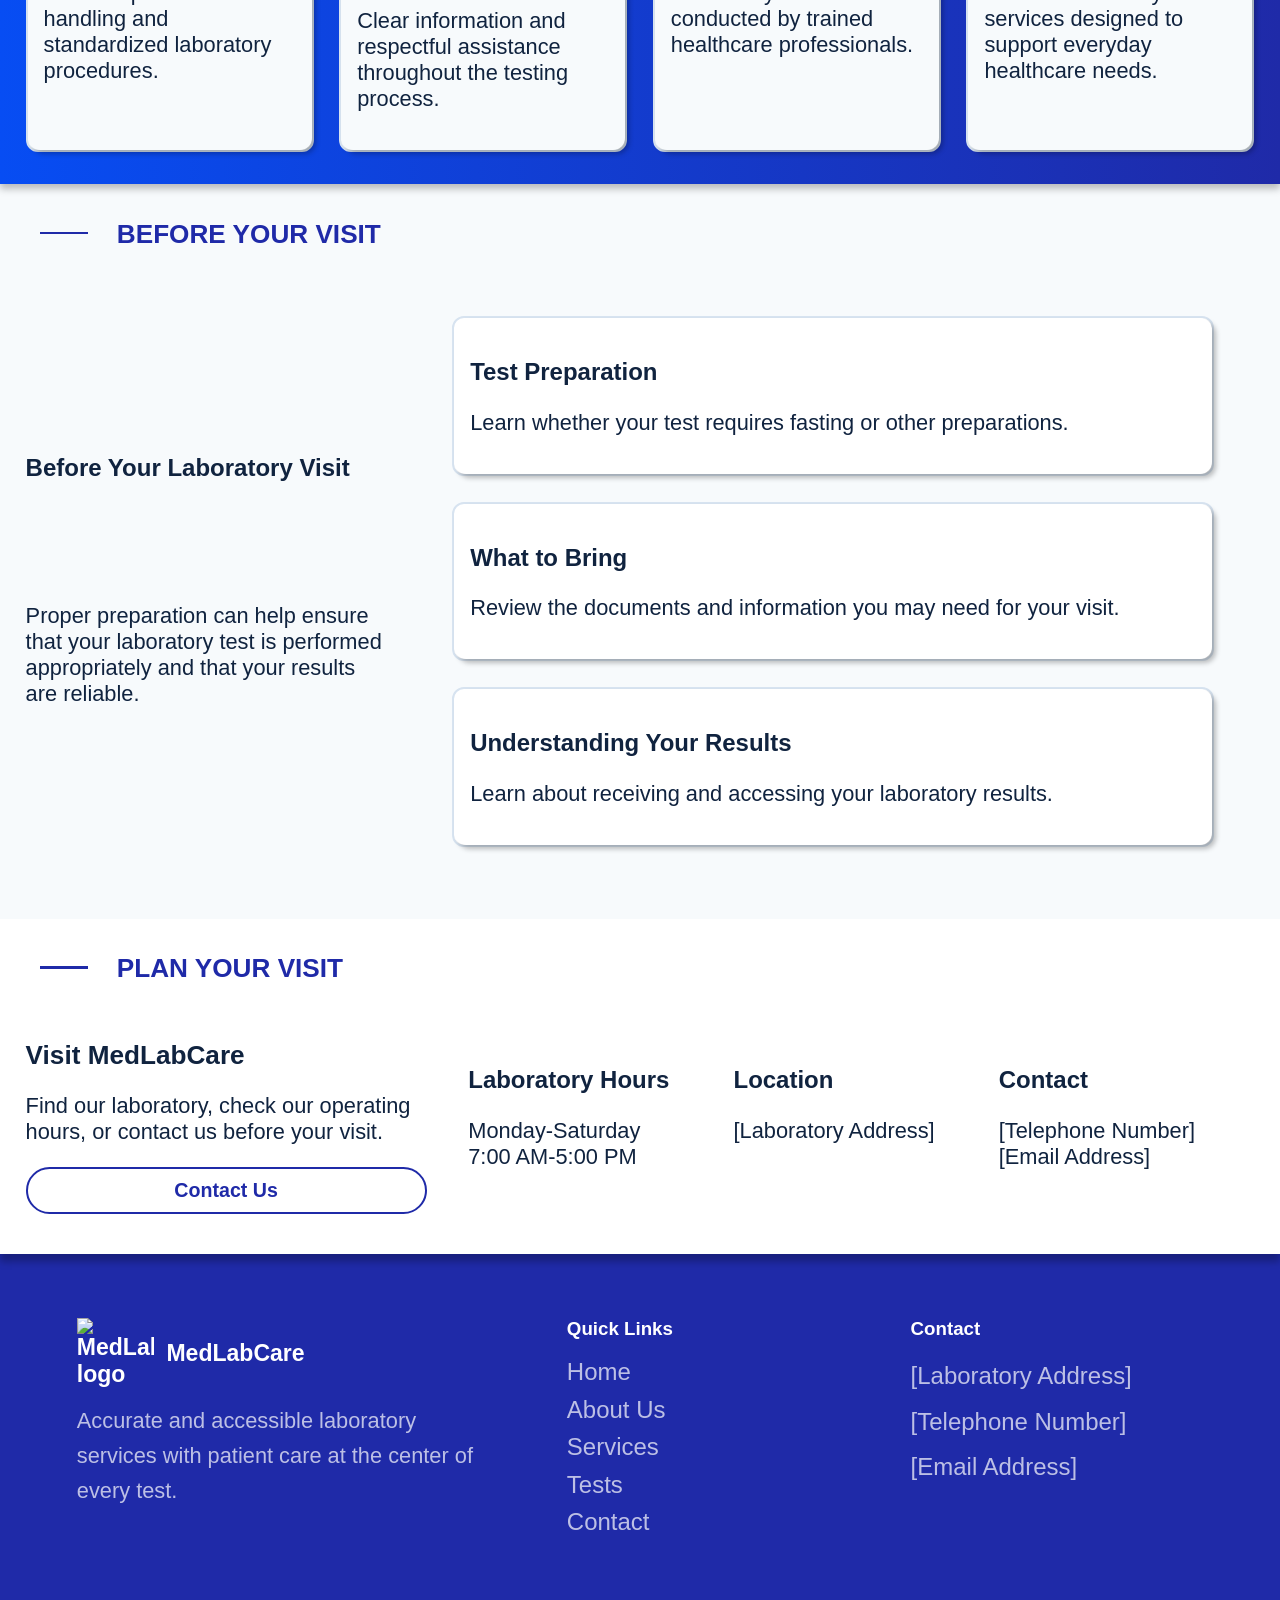
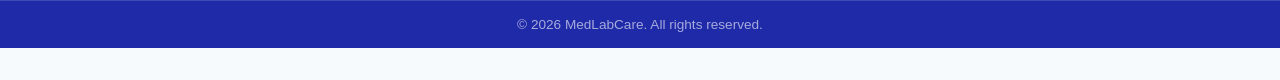
==== commit 0f03be5e: "Hamburger Icon Finished" ====
--- a/index.html
+++ b/index.html
@@ -22,6 +22,14 @@
     </a>
 
     <nav class="main-nav" aria-label="Main navigation">
+      
+      <div class="mobile-nav-header">
+          <a href="index.html" class="logo">
+              <img src="Assets/Logo/Logo.png" alt="MedLabCare logo">
+              <span>MedLabCare</span>
+          </a>
+      </div>
+
       <a href="#home" class="header-nav-text header-nav-active">Home</a>
       <a href="about.html" class="header-nav-text">About Us</a>
       <a href="#services" class="header-nav-text">Our Services</a>    
--- a/CSS/style.css
+++ b/CSS/style.css
@@ -83,7 +83,6 @@
     background-color: transparent;
 }
 
-
 /* ============================================
                      Logo
    ============================================
@@ -112,6 +111,9 @@
     display: block;
 }
 
+.mobile-nav-header .logo span {
+    color: var(--color-primary);
+}
 
 /* ============================================
                  Main Navigation
@@ -124,10 +126,10 @@
     display: flex;
     align-items: center;
 
-    gap: clamp(0.75rem, 1.2vw, 1.5rem);
-}
-
-.main-nav a {
+    gap: clamp(0.7rem, 1.5vw, 2rem);
+}
+
+.main-nav a:not(.nav-register){
     position: relative;
 
     color: var(--color-text);
@@ -190,46 +192,70 @@
 
     .site-header {
         grid-template-columns: 1fr auto;
-
+        position: fixed;
+        top: 0;
+        left: 0;
+        width: 100%;
+        z-index: 1000;
         padding: 1rem 1.25rem;
+
+        background-color: var(--color-surface);
     }
 
     .menu-toggle {
         display: flex;
         justify-self: end;
     }
-
+    
+     .site-header {
+        grid-template-columns: 1fr auto;
+    }
+
+    .site-header.menu-open {
+        background-color: var(--color-surface);
+    }
+    
     .main-nav {
-        position: absolute;
-
-        top: 100%;
+        position: fixed;
+
+        top: 0;
         left: 0;
 
-        width: 100%;
-
-        display: none;
-
+        width: 0;
+        height: 100vh;
+  
+
+        overflow: hidden;
+        display: flex;        
         flex-direction: column;
         align-items: stretch;
-
-        padding: 1rem 1.25rem 1.5rem;
+       
+        transition: 
+            width 0.3s ease,
+            height 0.3s ease,
+            padding 0.3s ease;
 
         background-color: var(--color-surface);
 
-        box-shadow: 0 8px 12px rgba(0, 0, 0, 0.15);
+        padding: 1rem 0 1rem;
+
+        box-shadow: 0 8px 12px rgba(0, 0, 0, 0.15);  
+        
+        pointer-events: all;
+    }
+
+    .nav-open {
+        width: 50vw;         
+        height: 100vh;
+        padding: 1rem 1rem 1rem;
     }
 
     .main-nav a {
-        padding: 0.9rem 0;
+        margin: clamp(0.85rem, 1.2vw, 1.5rem) 0;
 
         text-align: left;
     }
 
-    .nav-register {
-        margin-top: 0.5rem;
-
-        width: 100%;
-    }
 }
 
 /* ============================================
@@ -300,32 +326,82 @@
 .nav-register {
     display: none;
 }
+.mobile-nav-header {
+    display: none;
+}
 
 @media (max-width: 768px) {
+    
+    .register {
+        display: none;
+    }
+
+    .mobile-nav-header {
+        display: block;
+    }
+
     .nav-register {
-        justify-self: end;
-        
+        display: flex;
+        justify-content: center;
+        overflow: hidden;
+  
+        width: 0;
+
+        margin-top: clamp(1rem, 1.9vw, 1.6rem);
         padding: clamp(0.6rem, 1.4vw, 1rem)
                 clamp(1rem, 1.9vw, 1.6rem);
 
         background-color: var(--color-primary);
-        color: var(--color-surface);
+        color: var(--color-primary);
 
         text-decoration: none;
-        font-size: clamp(0.9rem, 1vw, 1rem);
+        font-size: clamp(0.65rem, 1vw, 1rem);
         font-weight: 600;
         text-align: center;
+        white-space: nowrap;
 
         border-radius: 0.5rem;
+
+        transition: padding 0.3s ease,
+                    color 0.3s, ease,
+                    width 0.3s ease;
+        
     }
 
     .nav-register:hover {
         background-color: var(--color-secondary);
     }
 
-    .register {
-        display: none;
-    }
+    .nav-register-active {
+        display: flex;
+        justify-content: center;
+        overflow: hidden;
+
+        width: 100%;
+
+        padding: clamp(0.6rem, 1.4vw, 1rem)
+                clamp(1rem, 1.9vw, 1.6rem);
+
+        background-color: var(--color-primary);
+        color: var(--color-surface);
+
+        text-decoration: none;
+        font-size: clamp(0.65rem, 1vw, 1rem);
+        font-weight: 600;
+        text-align: center;
+
+        border-radius: 0.5rem;
+        
+    }
+
+
+
+
+
+
+
+
+
 
 }
 
@@ -454,9 +530,6 @@
     border: 2px solid var(--color-primary);
     border-radius: 2rem;
 }
-
-
-
 
 .carousel {
   display: flex;
